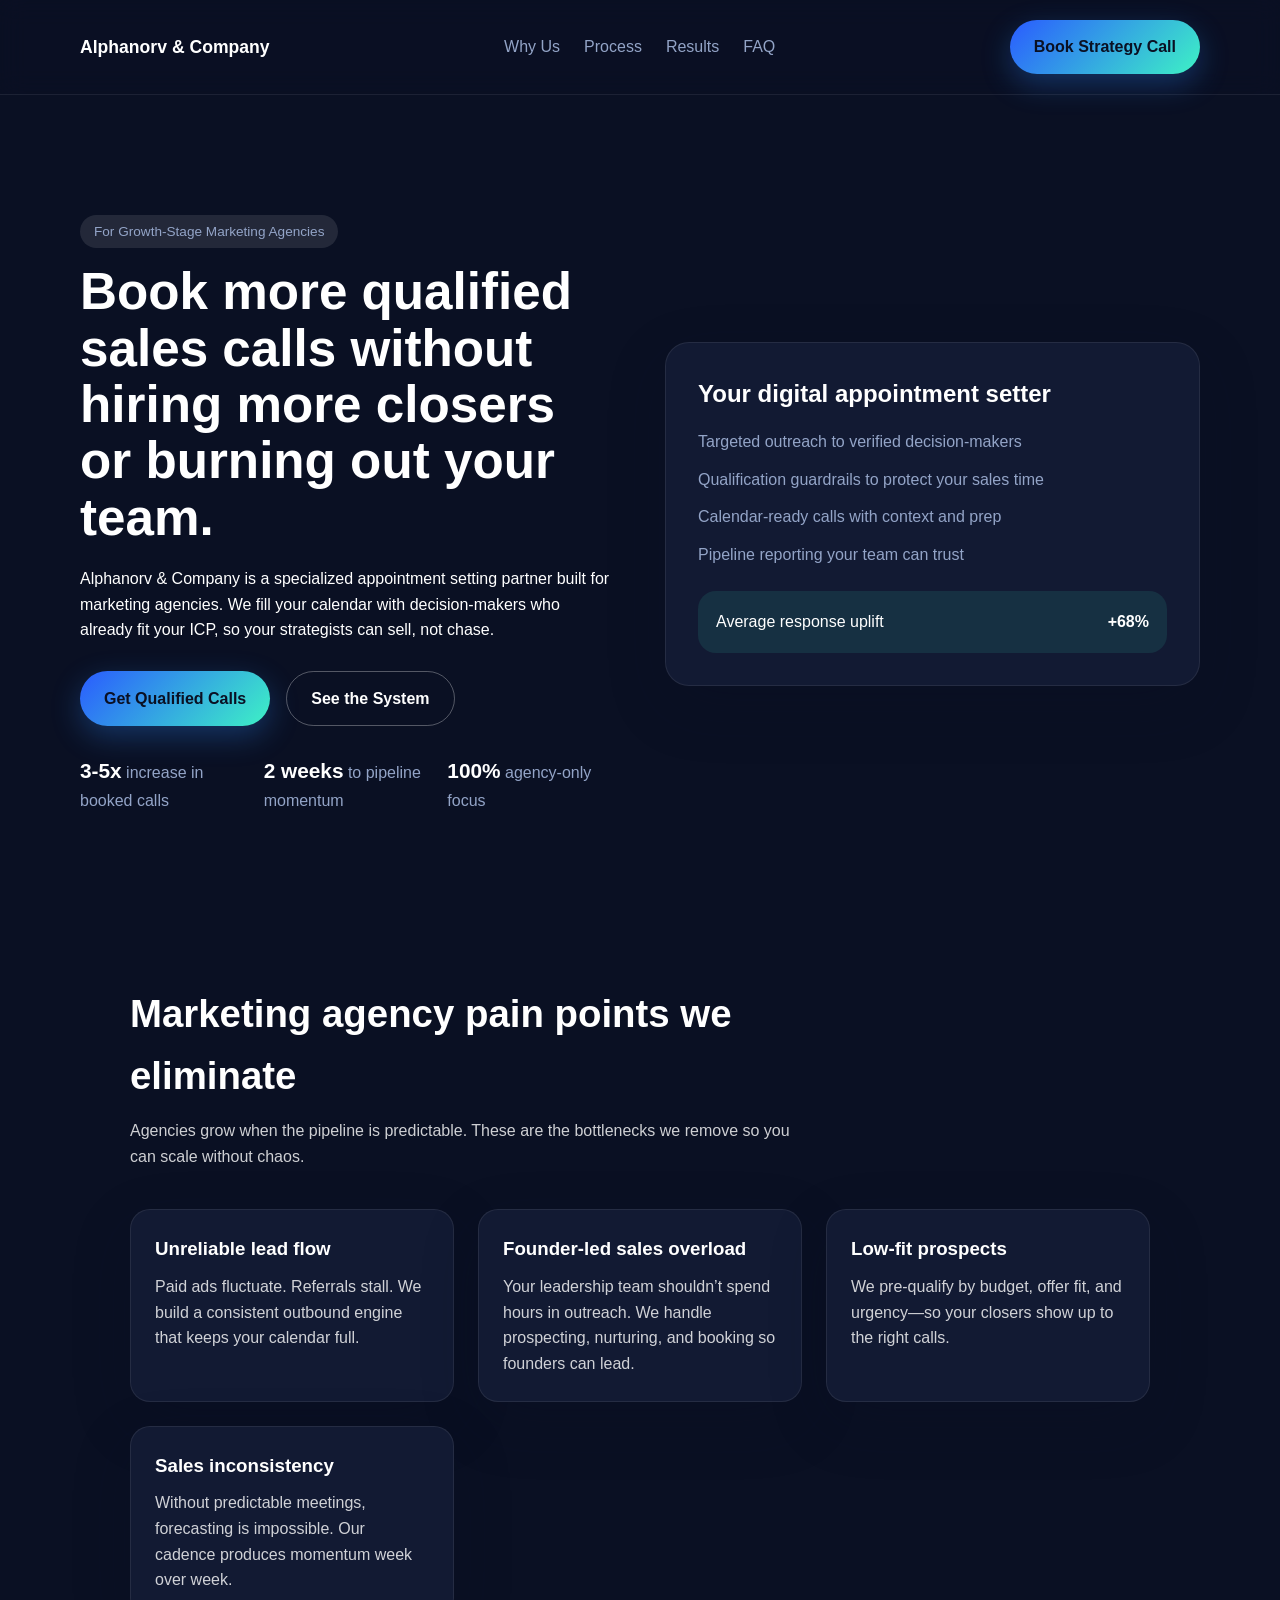
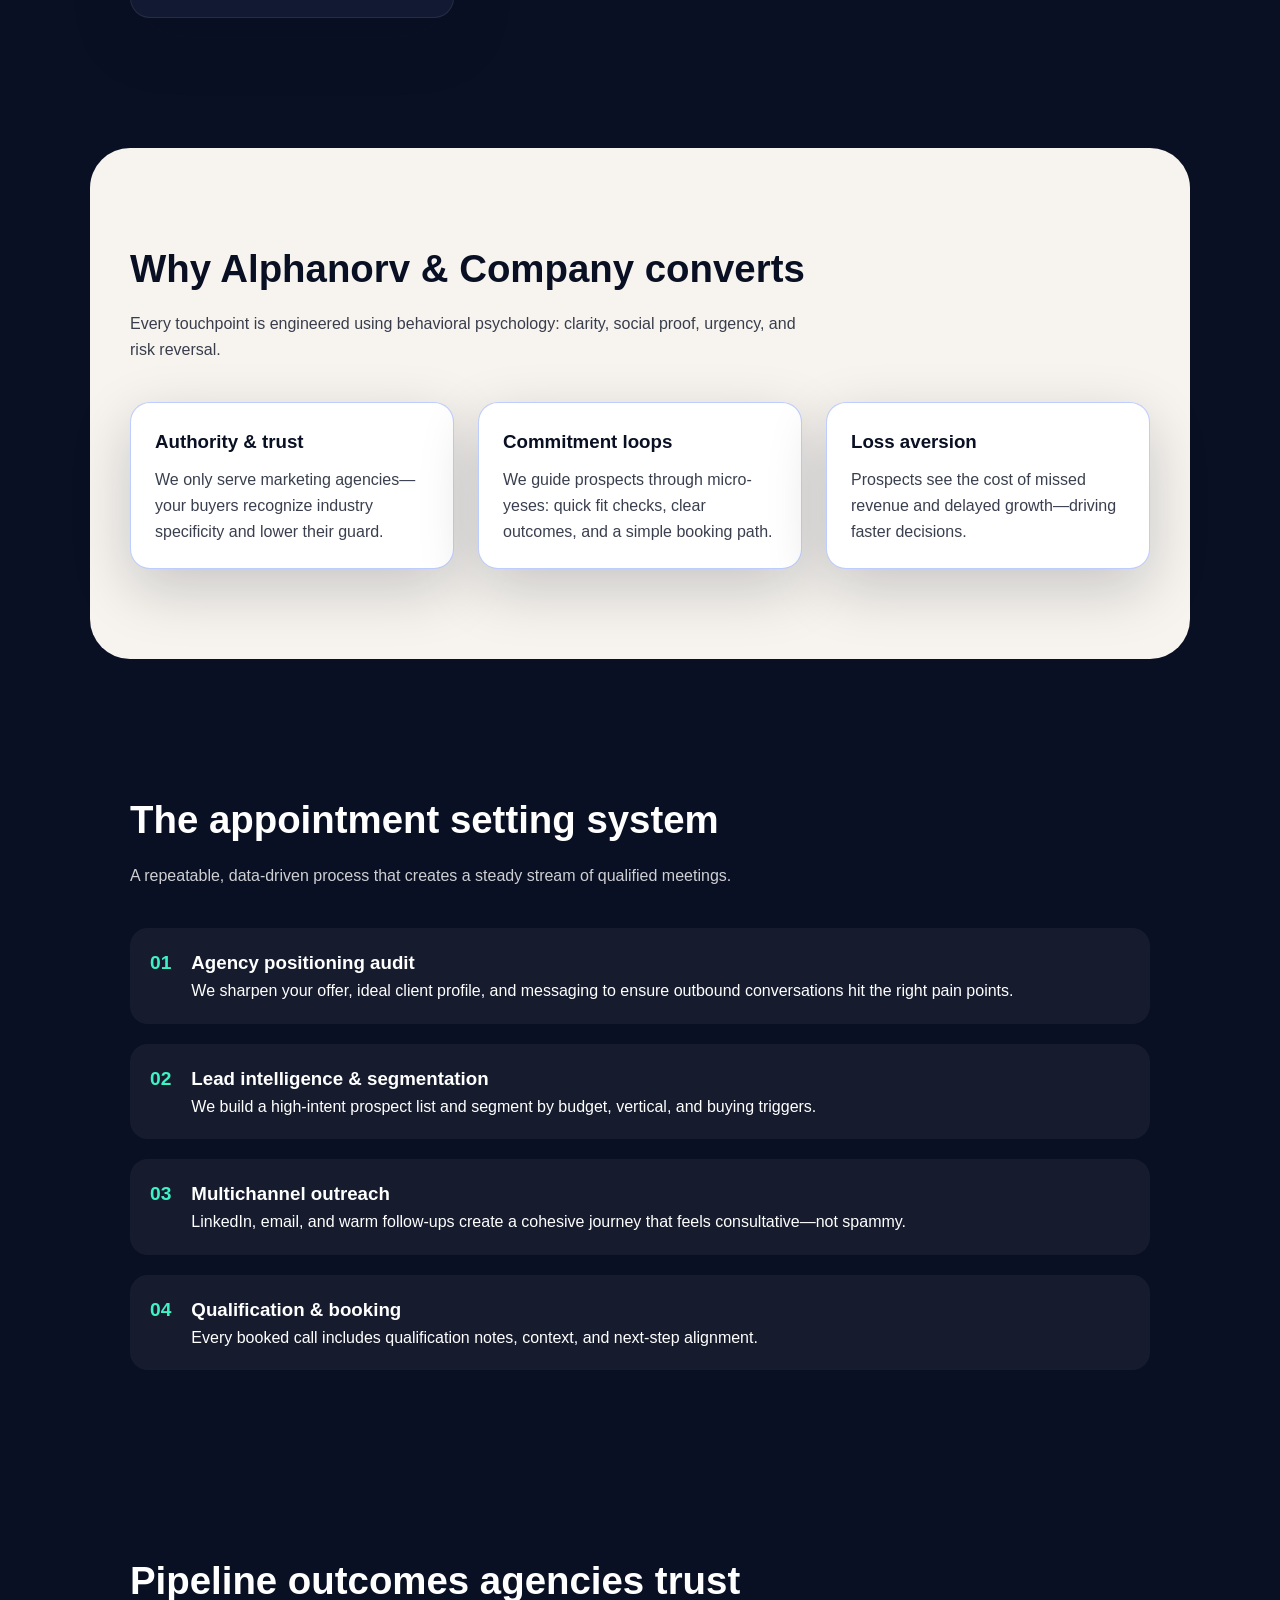
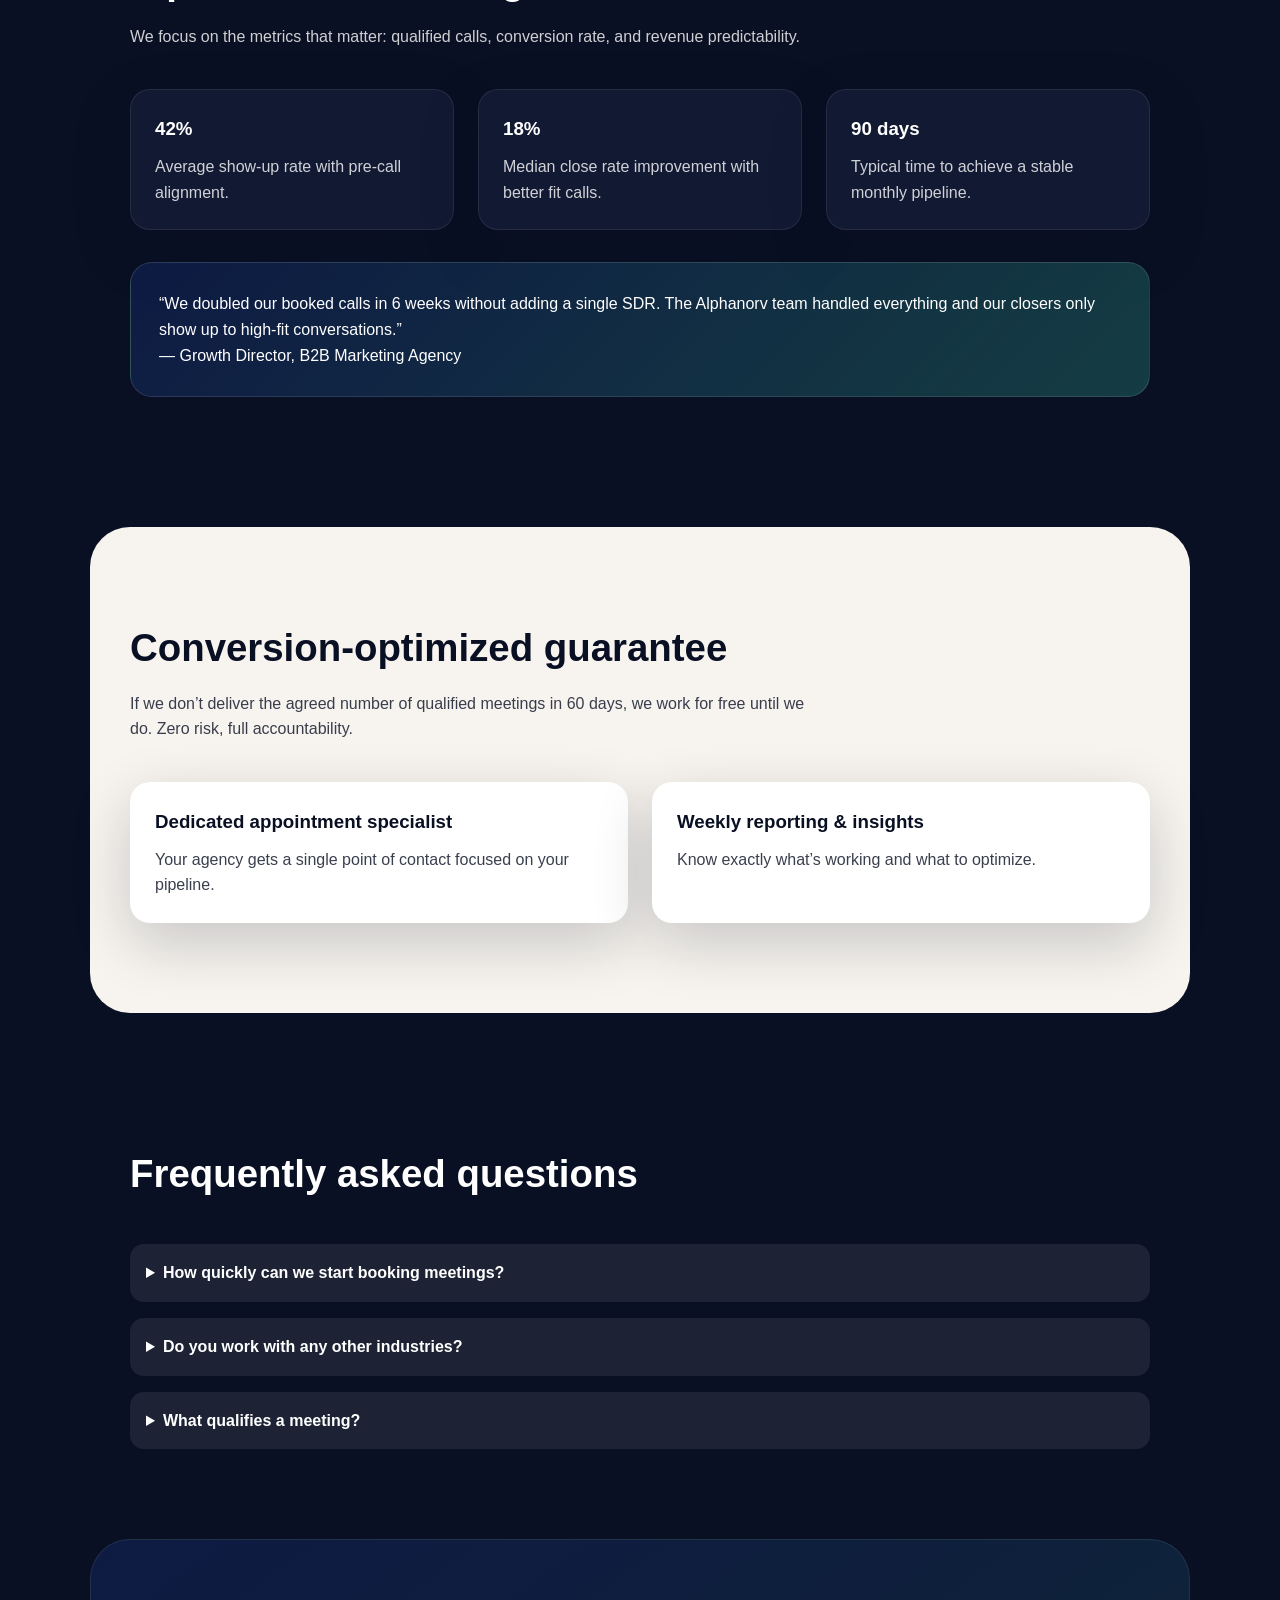
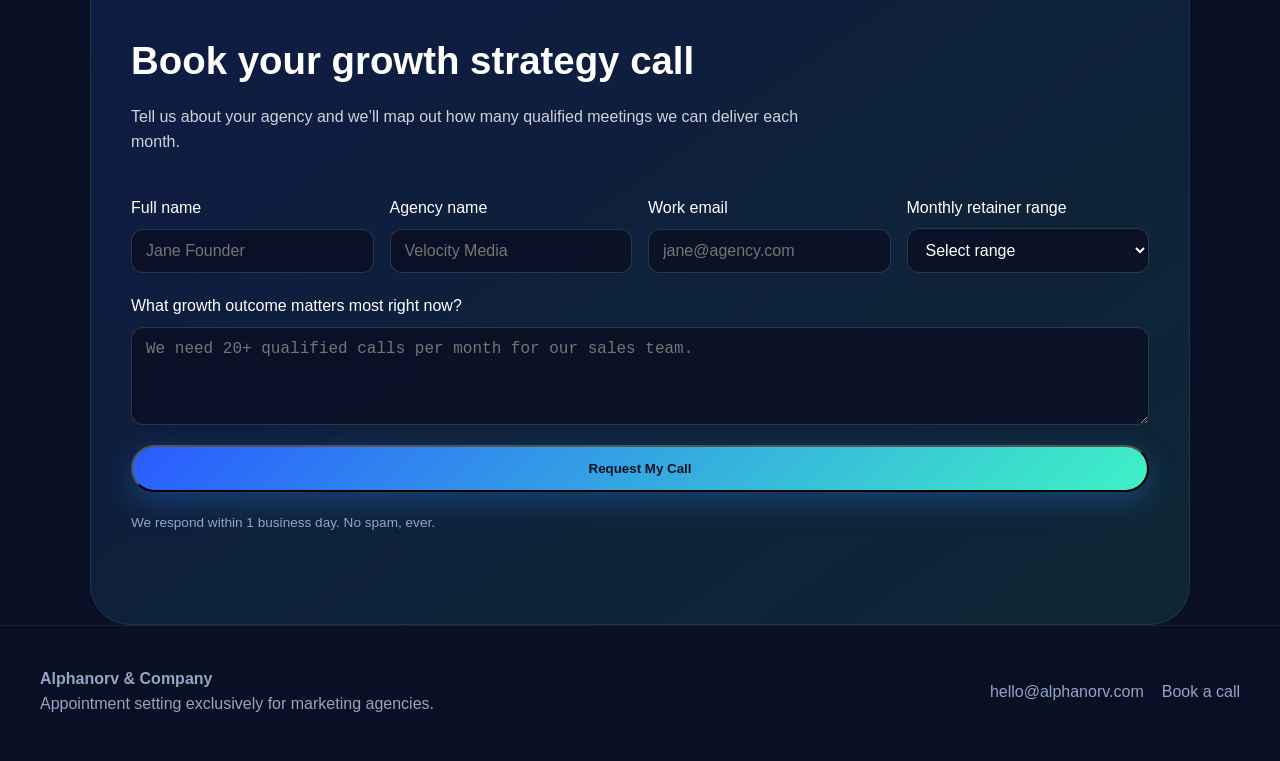
==== index.html @ f048f743 "Add static host configs and docs copy" ====
<!DOCTYPE html>
<html lang="en">
  <head>
    <meta charset="UTF-8" />
    <meta name="viewport" content="width=device-width, initial-scale=1" />
    <title>Alphanorv & Company | Appointment Setting for Marketing Agencies</title>
    <meta
      name="description"
      content="Alphanorv & Company helps marketing agencies book qualified appointments consistently with a proven appointment setting system built for agency growth."
    />
    <meta
      name="keywords"
      content="appointment setting, marketing agency, lead generation, sales pipeline, booked calls"
    />
    <link rel="canonical" href="https://www.alphanorv.com/" />

    <meta property="og:title" content="Alphanorv & Company" />
    <meta
      property="og:description"
      content="Appointment setting built for marketing agencies. Fill your calendar with qualified decision-maker calls."
    />
    <meta property="og:type" content="website" />
    <meta property="og:url" content="https://www.alphanorv.com/" />
    <meta property="og:image" content="https://www.alphanorv.com/og-image.jpg" />
    <meta name="twitter:card" content="summary_large_image" />

    <link rel="stylesheet" href="styles.css" />

    <script type="application/ld+json">
      {
        "@context": "https://schema.org",
        "@type": "Organization",
        "name": "Alphanorv & Company",
        "url": "https://www.alphanorv.com/",
        "description": "Appointment setting services for marketing agencies.",
        "sameAs": [],
        "department": {
          "@type": "ProfessionalService",
          "name": "Appointment Setting for Marketing Agencies"
        }
      }
    </script>
  </head>
  <body>
    <header class="site-header">
      <nav class="nav">
        <div class="logo">Alphanorv &amp; Company</div>
        <div class="nav-links">
          <a href="#why">Why Us</a>
          <a href="#process">Process</a>
          <a href="#proof">Results</a>
          <a href="#faq">FAQ</a>
        </div>
        <a class="cta-button" href="#contact">Book Strategy Call</a>
      </nav>
    </header>

    <main>
      <section class="hero">
        <div class="hero-content">
          <span class="tag">For Growth-Stage Marketing Agencies</span>
          <h1>
            Book more qualified sales calls without hiring more closers or burning out your
            team.
          </h1>
          <p>
            Alphanorv &amp; Company is a specialized appointment setting partner built for
            marketing agencies. We fill your calendar with decision-makers who already fit
            your ICP, so your strategists can sell, not chase.
          </p>
          <div class="hero-actions">
            <a class="cta-button" href="#contact">Get Qualified Calls</a>
            <a class="ghost-button" href="#process">See the System</a>
          </div>
          <div class="hero-metrics">
            <div>
              <strong>3-5x</strong>
              <span>increase in booked calls</span>
            </div>
            <div>
              <strong>2 weeks</strong>
              <span>to pipeline momentum</span>
            </div>
            <div>
              <strong>100%</strong>
              <span>agency-only focus</span>
            </div>
          </div>
        </div>
        <div class="hero-card">
          <h2>Your digital appointment setter</h2>
          <ul>
            <li>Targeted outreach to verified decision-makers</li>
            <li>Qualification guardrails to protect your sales time</li>
            <li>Calendar-ready calls with context and prep</li>
            <li>Pipeline reporting your team can trust</li>
          </ul>
          <div class="hero-card-highlight">
            <span>Average response uplift</span>
            <strong>+68%</strong>
          </div>
        </div>
      </section>

      <section id="why" class="section">
        <div class="section-header">
          <h2>Marketing agency pain points we eliminate</h2>
          <p>
            Agencies grow when the pipeline is predictable. These are the bottlenecks we
            remove so you can scale without chaos.
          </p>
        </div>
        <div class="grid">
          <div class="card reveal">
            <h3>Unreliable lead flow</h3>
            <p>
              Paid ads fluctuate. Referrals stall. We build a consistent outbound engine that
              keeps your calendar full.
            </p>
          </div>
          <div class="card reveal">
            <h3>Founder-led sales overload</h3>
            <p>
              Your leadership team shouldn’t spend hours in outreach. We handle prospecting,
              nurturing, and booking so founders can lead.
            </p>
          </div>
          <div class="card reveal">
            <h3>Low-fit prospects</h3>
            <p>
              We pre-qualify by budget, offer fit, and urgency—so your closers show up to the
              right calls.
            </p>
          </div>
          <div class="card reveal">
            <h3>Sales inconsistency</h3>
            <p>
              Without predictable meetings, forecasting is impossible. Our cadence produces
              momentum week over week.
            </p>
          </div>
        </div>
      </section>

      <section class="section light">
        <div class="section-header">
          <h2>Why Alphanorv &amp; Company converts</h2>
          <p>
            Every touchpoint is engineered using behavioral psychology: clarity, social proof,
            urgency, and risk reversal.
          </p>
        </div>
        <div class="grid three">
          <div class="card highlight reveal">
            <h3>Authority &amp; trust</h3>
            <p>
              We only serve marketing agencies—your buyers recognize industry specificity and
              lower their guard.
            </p>
          </div>
          <div class="card highlight reveal">
            <h3>Commitment loops</h3>
            <p>
              We guide prospects through micro-yeses: quick fit checks, clear outcomes, and a
              simple booking path.
            </p>
          </div>
          <div class="card highlight reveal">
            <h3>Loss aversion</h3>
            <p>
              Prospects see the cost of missed revenue and delayed growth—driving faster
              decisions.
            </p>
          </div>
        </div>
      </section>

      <section id="process" class="section">
        <div class="section-header">
          <h2>The appointment setting system</h2>
          <p>
            A repeatable, data-driven process that creates a steady stream of qualified
            meetings.
          </p>
        </div>
        <div class="timeline">
          <div class="timeline-step reveal">
            <span>01</span>
            <div>
              <h3>Agency positioning audit</h3>
              <p>
                We sharpen your offer, ideal client profile, and messaging to ensure outbound
                conversations hit the right pain points.
              </p>
            </div>
          </div>
          <div class="timeline-step reveal">
            <span>02</span>
            <div>
              <h3>Lead intelligence &amp; segmentation</h3>
              <p>
                We build a high-intent prospect list and segment by budget, vertical, and
                buying triggers.
              </p>
            </div>
          </div>
          <div class="timeline-step reveal">
            <span>03</span>
            <div>
              <h3>Multichannel outreach</h3>
              <p>
                LinkedIn, email, and warm follow-ups create a cohesive journey that feels
                consultative—not spammy.
              </p>
            </div>
          </div>
          <div class="timeline-step reveal">
            <span>04</span>
            <div>
              <h3>Qualification &amp; booking</h3>
              <p>
                Every booked call includes qualification notes, context, and next-step
                alignment.
              </p>
            </div>
          </div>
        </div>
      </section>

      <section id="proof" class="section">
        <div class="section-header">
          <h2>Pipeline outcomes agencies trust</h2>
          <p>
            We focus on the metrics that matter: qualified calls, conversion rate, and revenue
            predictability.
          </p>
        </div>
        <div class="grid">
          <div class="stat-card reveal">
            <h3>42%</h3>
            <p>Average show-up rate with pre-call alignment.</p>
          </div>
          <div class="stat-card reveal">
            <h3>18%</h3>
            <p>Median close rate improvement with better fit calls.</p>
          </div>
          <div class="stat-card reveal">
            <h3>90 days</h3>
            <p>Typical time to achieve a stable monthly pipeline.</p>
          </div>
        </div>
        <div class="testimonial reveal">
          <p>
            “We doubled our booked calls in 6 weeks without adding a single SDR. The Alphanorv
            team handled everything and our closers only show up to high-fit conversations.”
          </p>
          <span>— Growth Director, B2B Marketing Agency</span>
        </div>
      </section>

      <section class="section light">
        <div class="section-header">
          <h2>Conversion-optimized guarantee</h2>
          <p>
            If we don’t deliver the agreed number of qualified meetings in 60 days, we work
            for free until we do. Zero risk, full accountability.
          </p>
        </div>
        <div class="grid two">
          <div class="card reveal">
            <h3>Dedicated appointment specialist</h3>
            <p>Your agency gets a single point of contact focused on your pipeline.</p>
          </div>
          <div class="card reveal">
            <h3>Weekly reporting &amp; insights</h3>
            <p>Know exactly what’s working and what to optimize.</p>
          </div>
        </div>
      </section>

      <section id="faq" class="section">
        <div class="section-header">
          <h2>Frequently asked questions</h2>
        </div>
        <div class="faq">
          <details class="reveal">
            <summary>How quickly can we start booking meetings?</summary>
            <p>
              Most agencies begin seeing booked calls within the first 2-3 weeks after
              onboarding and messaging alignment.
            </p>
          </details>
          <details class="reveal">
            <summary>Do you work with any other industries?</summary>
            <p>
              No. Alphanorv &amp; Company is 100% focused on marketing agencies to maximize
              specialization and results.
            </p>
          </details>
          <details class="reveal">
            <summary>What qualifies a meeting?</summary>
            <p>
              Budget fit, service need, decision-maker presence, and timeline alignment—all
              verified before booking.
            </p>
          </details>
        </div>
      </section>

      <section id="contact" class="section contact">
        <div class="section-header">
          <h2>Book your growth strategy call</h2>
          <p>
            Tell us about your agency and we’ll map out how many qualified meetings we can
            deliver each month.
          </p>
        </div>
        <form class="contact-form" action="https://example.com/" method="post">
          <div class="form-grid">
            <label>
              Full name
              <input type="text" name="name" placeholder="Jane Founder" required />
            </label>
            <label>
              Agency name
              <input type="text" name="agency" placeholder="Velocity Media" required />
            </label>
            <label>
              Work email
              <input type="email" name="email" placeholder="jane@agency.com" required />
            </label>
            <label>
              Monthly retainer range
              <select name="retainer" required>
                <option value="">Select range</option>
                <option value="<10k">Below $10k</option>
                <option value="10-25k">$10k–$25k</option>
                <option value="25-50k">$25k–$50k</option>
                <option value=">50k">$50k+</option>
              </select>
            </label>
          </div>
          <label>
            What growth outcome matters most right now?
            <textarea
              name="goals"
              rows="4"
              placeholder="We need 20+ qualified calls per month for our sales team."
              required
            ></textarea>
          </label>
          <button class="cta-button" type="submit">Request My Call</button>
          <p class="form-note">We respond within 1 business day. No spam, ever.</p>
        </form>
      </section>
    </main>

    <footer class="footer">
      <div>
        <strong>Alphanorv &amp; Company</strong>
        <p>Appointment setting exclusively for marketing agencies.</p>
      </div>
      <div class="footer-links">
        <a href="mailto:hello@alphanorv.com">hello@alphanorv.com</a>
        <a href="#contact">Book a call</a>
      </div>
    </footer>

    <script src="script.js"></script>
  </body>
</html>
---- styles.css ----
:root {
  --navy: #0a1023;
  --midnight: #121a33;
  --blue: #2a5bff;
  --sky: #5f8cff;
  --mint: #3ef2c5;
  --sand: #f7f4ef;
  --white: #ffffff;
  --slate: #93a4c7;
  --shadow: 0 20px 60px rgba(10, 16, 35, 0.2);
}

* {
  box-sizing: border-box;
  margin: 0;
  padding: 0;
}

body {
  font-family: "Inter", "Helvetica Neue", Arial, sans-serif;
  background: var(--navy);
  color: var(--white);
  line-height: 1.6;
}

a {
  color: inherit;
  text-decoration: none;
}

.site-header {
  position: sticky;
  top: 0;
  z-index: 10;
  backdrop-filter: blur(12px);
  background: rgba(10, 16, 35, 0.8);
  border-bottom: 1px solid rgba(255, 255, 255, 0.08);
}

.nav {
  max-width: 1200px;
  margin: 0 auto;
  padding: 20px 40px;
  display: flex;
  align-items: center;
  justify-content: space-between;
  gap: 24px;
}

.logo {
  font-weight: 600;
  font-size: 1.1rem;
}

.nav-links {
  display: flex;
  gap: 24px;
  color: var(--slate);
}

.nav-links a:hover {
  color: var(--white);
}

.cta-button,
.ghost-button {
  display: inline-flex;
  align-items: center;
  justify-content: center;
  padding: 14px 24px;
  border-radius: 999px;
  font-weight: 600;
  transition: transform 0.2s ease, box-shadow 0.2s ease;
}

.cta-button {
  background: linear-gradient(135deg, var(--blue), var(--mint));
  color: var(--navy);
  box-shadow: 0 10px 30px rgba(46, 138, 255, 0.3);
}

.cta-button:hover {
  transform: translateY(-2px);
  box-shadow: 0 18px 40px rgba(46, 138, 255, 0.45);
}

.ghost-button {
  border: 1px solid rgba(255, 255, 255, 0.3);
  color: var(--white);
}

.hero {
  max-width: 1200px;
  margin: 0 auto;
  padding: 120px 40px 80px;
  display: grid;
  grid-template-columns: repeat(auto-fit, minmax(280px, 1fr));
  gap: 50px;
  align-items: center;
}

.hero-content h1 {
  font-size: clamp(2.4rem, 4vw, 3.8rem);
  margin-bottom: 20px;
  line-height: 1.1;
}

.tag {
  display: inline-flex;
  align-items: center;
  padding: 6px 14px;
  border-radius: 999px;
  background: rgba(255, 255, 255, 0.1);
  color: var(--slate);
  margin-bottom: 16px;
  font-size: 0.85rem;
}

.hero-actions {
  display: flex;
  gap: 16px;
  margin: 28px 0;
  flex-wrap: wrap;
}

.hero-metrics {
  display: grid;
  grid-template-columns: repeat(auto-fit, minmax(140px, 1fr));
  gap: 16px;
  color: var(--slate);
}

.hero-metrics strong {
  font-size: 1.3rem;
  color: var(--white);
}

.hero-card {
  background: var(--midnight);
  border-radius: 24px;
  padding: 32px;
  box-shadow: var(--shadow);
  border: 1px solid rgba(255, 255, 255, 0.08);
}

.hero-card ul {
  list-style: none;
  margin-top: 16px;
  display: grid;
  gap: 12px;
  color: var(--slate);
}

.hero-card-highlight {
  margin-top: 24px;
  padding: 18px;
  border-radius: 18px;
  background: rgba(62, 242, 197, 0.1);
  display: flex;
  align-items: center;
  justify-content: space-between;
}

.section {
  max-width: 1100px;
  margin: 0 auto;
  padding: 90px 40px;
}

.section.light {
  background: var(--sand);
  color: var(--navy);
  border-radius: 40px;
  margin: 40px auto;
}

.section-header {
  max-width: 680px;
  margin-bottom: 40px;
}

.section-header h2 {
  font-size: clamp(2rem, 3vw, 2.8rem);
  margin-bottom: 12px;
}

.section-header p {
  color: inherit;
  opacity: 0.8;
}

.grid {
  display: grid;
  gap: 24px;
  grid-template-columns: repeat(auto-fit, minmax(240px, 1fr));
}

.grid.three {
  grid-template-columns: repeat(auto-fit, minmax(220px, 1fr));
}

.grid.two {
  grid-template-columns: repeat(auto-fit, minmax(280px, 1fr));
}

.card,
.stat-card {
  background: var(--midnight);
  padding: 24px;
  border-radius: 20px;
  border: 1px solid rgba(255, 255, 255, 0.08);
  box-shadow: var(--shadow);
}

.section.light .card,
.section.light .stat-card {
  background: var(--white);
  color: var(--navy);
}

.card h3,
.stat-card h3 {
  margin-bottom: 10px;
}

.card p,
.stat-card p {
  color: inherit;
  opacity: 0.8;
}

.card.highlight {
  border: 1px solid rgba(42, 91, 255, 0.3);
}

.timeline {
  display: grid;
  gap: 20px;
}

.timeline-step {
  display: flex;
  gap: 20px;
  padding: 20px;
  border-radius: 18px;
  background: rgba(255, 255, 255, 0.05);
}

.section.light .timeline-step {
  background: rgba(10, 16, 35, 0.05);
}

.timeline-step span {
  font-weight: 700;
  font-size: 1.2rem;
  color: var(--mint);
}

.testimonial {
  margin-top: 32px;
  padding: 28px;
  border-radius: 22px;
  background: linear-gradient(135deg, rgba(42, 91, 255, 0.15), rgba(62, 242, 197, 0.2));
  border: 1px solid rgba(255, 255, 255, 0.12);
}

.section.light .testimonial {
  background: var(--white);
  border: 1px solid rgba(10, 16, 35, 0.1);
}

.faq {
  display: grid;
  gap: 16px;
}

.faq summary {
  cursor: pointer;
  font-weight: 600;
  padding: 16px;
  border-radius: 14px;
  background: rgba(255, 255, 255, 0.08);
}

.section.light .faq summary {
  background: rgba(10, 16, 35, 0.05);
}

.faq p {
  padding: 0 16px 16px;
  color: var(--slate);
}

.section.light .faq p {
  color: rgba(10, 16, 35, 0.7);
}

.contact {
  background: linear-gradient(145deg, rgba(42, 91, 255, 0.15), rgba(62, 242, 197, 0.1));
  border-radius: 40px;
  border: 1px solid rgba(255, 255, 255, 0.08);
}

.contact-form {
  display: grid;
  gap: 20px;
  margin-top: 32px;
}

.form-grid {
  display: grid;
  gap: 16px;
  grid-template-columns: repeat(auto-fit, minmax(220px, 1fr));
}

label {
  display: grid;
  gap: 8px;
  font-weight: 500;
  color: inherit;
}

input,
select,
textarea {
  padding: 12px 14px;
  border-radius: 12px;
  border: 1px solid rgba(255, 255, 255, 0.2);
  background: rgba(10, 16, 35, 0.2);
  color: var(--white);
  font-size: 1rem;
}

.section.light input,
.section.light select,
.section.light textarea,
.contact input,
.contact select,
.contact textarea {
  background: rgba(10, 16, 35, 0.85);
  border: 1px solid rgba(255, 255, 255, 0.15);
}

textarea {
  resize: vertical;
}

.form-note {
  font-size: 0.85rem;
  color: var(--slate);
}

.footer {
  padding: 40px;
  display: flex;
  justify-content: space-between;
  align-items: center;
  border-top: 1px solid rgba(255, 255, 255, 0.08);
  color: var(--slate);
}

.footer-links {
  display: flex;
  gap: 18px;
}

.reveal {
  opacity: 0;
  transform: translateY(20px);
  transition: opacity 0.6s ease, transform 0.6s ease;
}

.reveal.visible {
  opacity: 1;
  transform: translateY(0);
}

@media (max-width: 900px) {
  .nav {
    flex-direction: column;
  }

  .nav-links {
    flex-wrap: wrap;
    justify-content: center;
  }

  .footer {
    flex-direction: column;
    gap: 16px;
  }
}

@media (max-width: 600px) {
  .hero {
    padding-top: 80px;
  }

  .section {
    padding: 70px 24px;
  }
}

@media (prefers-reduced-motion: reduce) {
  * {
    scroll-behavior: auto !important;
    animation: none !important;
    transition: none !important;
  }
}
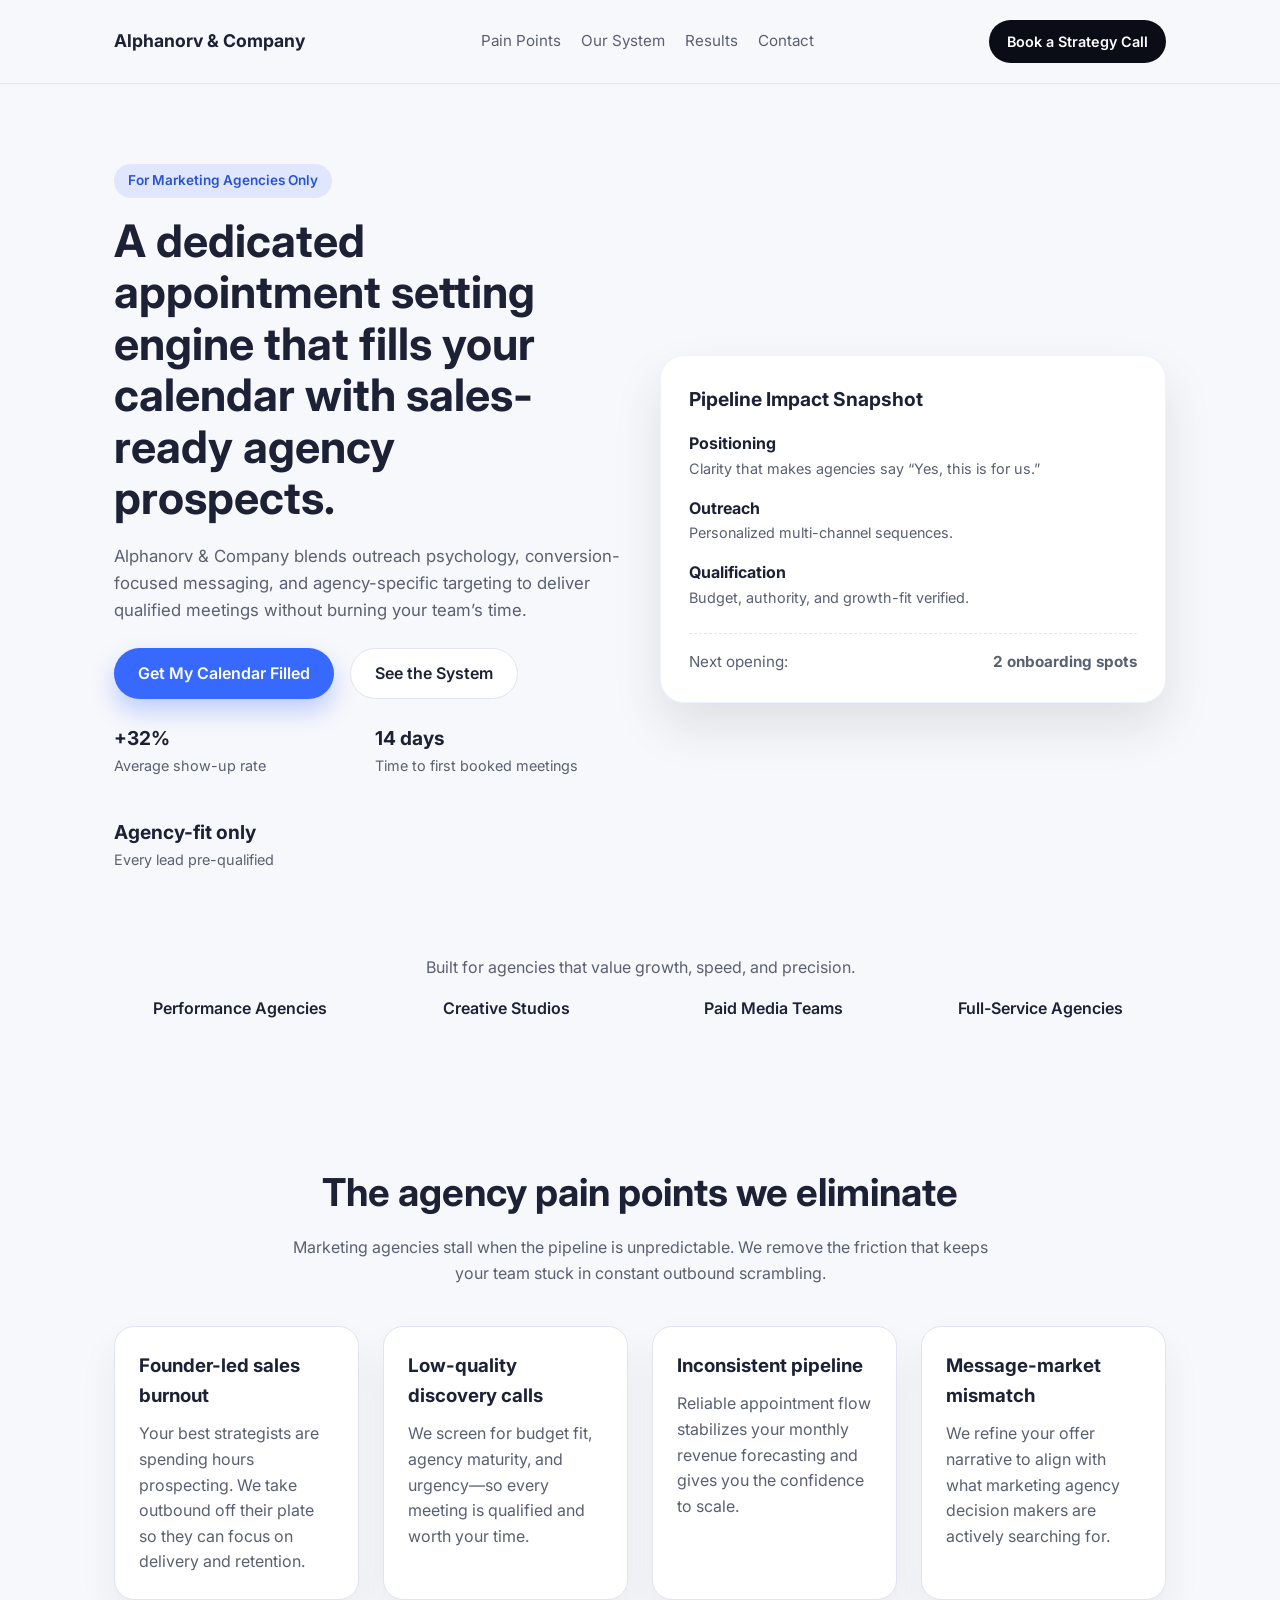
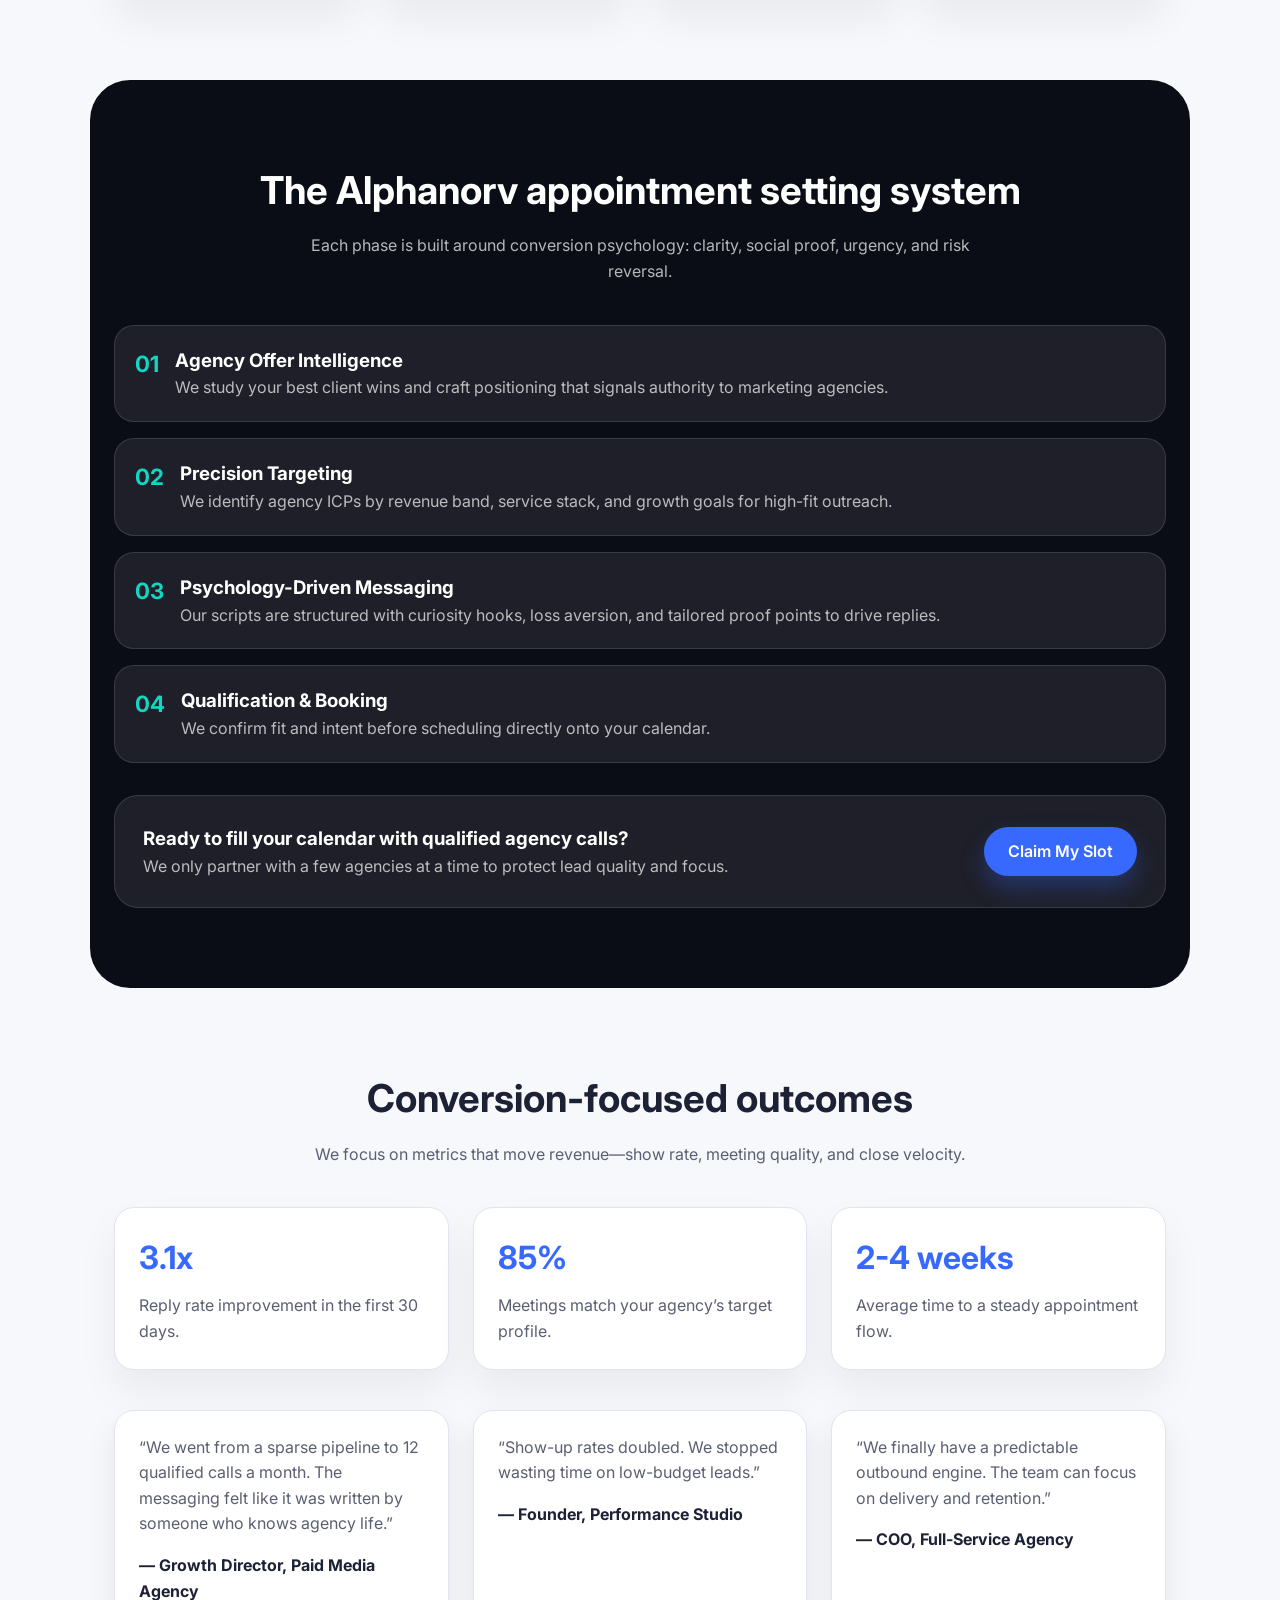
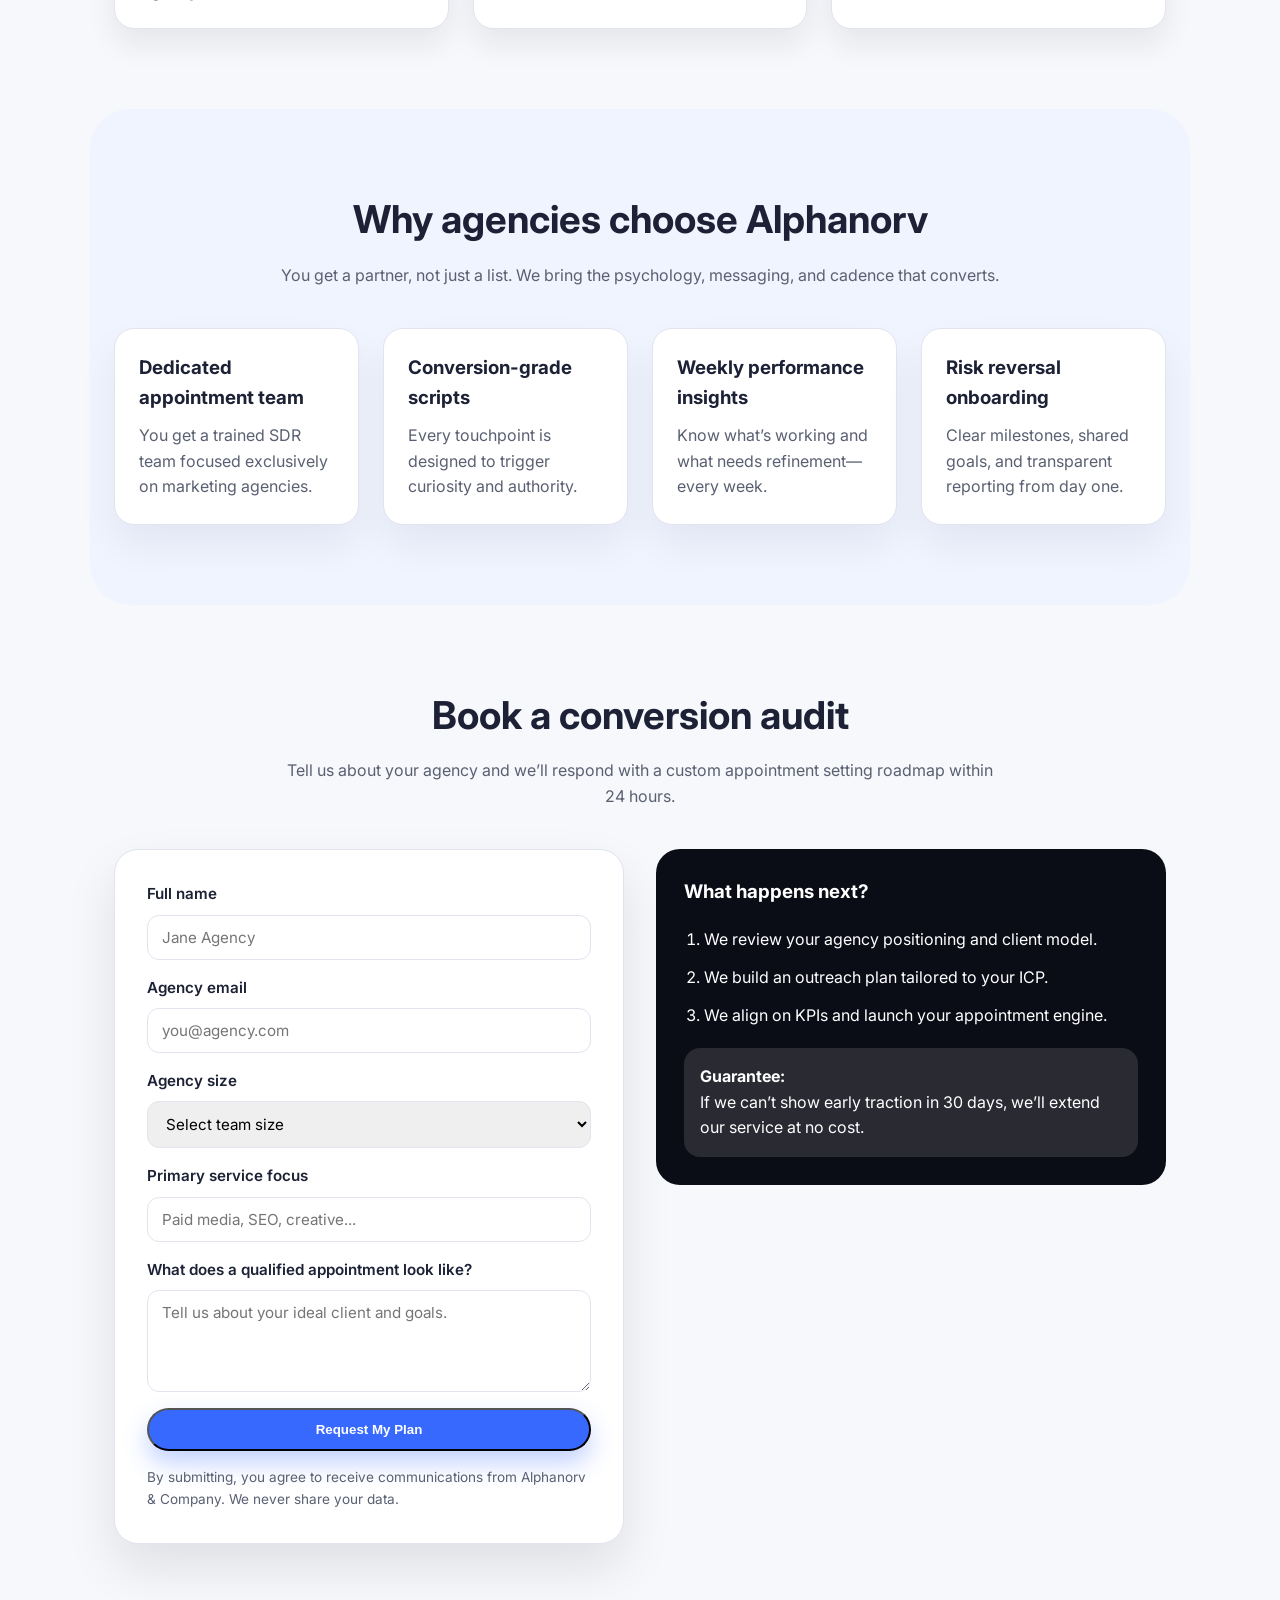
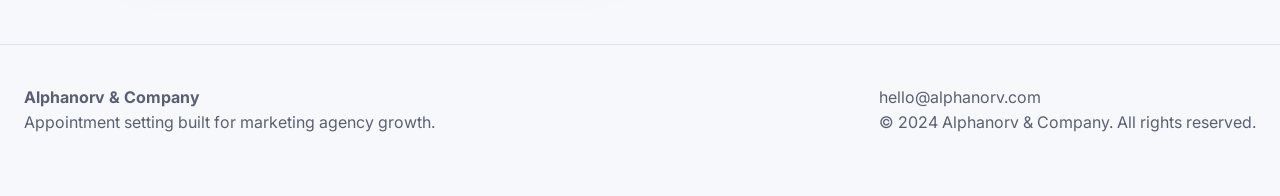
==== commit 30579ad7: "Add conversion-focused landing page" ====
--- a/index.html
+++ b/index.html
@@ -6,38 +6,36 @@
     <title>Alphanorv & Company | Appointment Setting for Marketing Agencies</title>
     <meta
       name="description"
-      content="Alphanorv & Company helps marketing agencies book qualified appointments consistently with a proven appointment setting system built for agency growth."
+      content="Alphanorv & Company helps marketing agencies fill calendars with qualified sales appointments. Conversion-focused appointment setting built for agency growth."
     />
     <meta
       name="keywords"
-      content="appointment setting, marketing agency, lead generation, sales pipeline, booked calls"
+      content="appointment setting, marketing agency appointments, B2B lead generation, sales pipeline, agency growth"
     />
-    <link rel="canonical" href="https://www.alphanorv.com/" />
-
     <meta property="og:title" content="Alphanorv & Company" />
     <meta
       property="og:description"
-      content="Appointment setting built for marketing agencies. Fill your calendar with qualified decision-maker calls."
+      content="Appointment setting built exclusively for marketing agencies. Fill your calendar with qualified, sales-ready meetings."
     />
     <meta property="og:type" content="website" />
-    <meta property="og:url" content="https://www.alphanorv.com/" />
-    <meta property="og:image" content="https://www.alphanorv.com/og-image.jpg" />
-    <meta name="twitter:card" content="summary_large_image" />
-
+    <meta property="og:url" content="https://alphanorv.com" />
+    <meta property="og:image" content="https://alphanorv.com/og-image.jpg" />
     <link rel="stylesheet" href="styles.css" />
-
+    <link rel="preconnect" href="https://fonts.googleapis.com" />
+    <link rel="preconnect" href="https://fonts.gstatic.com" crossorigin />
+    <link
+      href="https://fonts.googleapis.com/css2?family=Inter:wght@300;400;500;600;700;800&display=swap"
+      rel="stylesheet"
+    />
     <script type="application/ld+json">
       {
         "@context": "https://schema.org",
-        "@type": "Organization",
+        "@type": "ProfessionalService",
         "name": "Alphanorv & Company",
-        "url": "https://www.alphanorv.com/",
         "description": "Appointment setting services for marketing agencies.",
-        "sameAs": [],
-        "department": {
-          "@type": "ProfessionalService",
-          "name": "Appointment Setting for Marketing Agencies"
-        }
+        "areaServed": "Global",
+        "serviceType": "Appointment Setting",
+        "url": "https://alphanorv.com"
       }
     </script>
   </head>
@@ -46,323 +44,357 @@
       <nav class="nav">
         <div class="logo">Alphanorv &amp; Company</div>
         <div class="nav-links">
-          <a href="#why">Why Us</a>
-          <a href="#process">Process</a>
-          <a href="#proof">Results</a>
-          <a href="#faq">FAQ</a>
-        </div>
-        <a class="cta-button" href="#contact">Book Strategy Call</a>
+          <a href="#pain-points">Pain Points</a>
+          <a href="#system">Our System</a>
+          <a href="#results">Results</a>
+          <a href="#contact">Contact</a>
+        </div>
+        <a class="nav-cta" href="#contact">Book a Strategy Call</a>
       </nav>
     </header>
 
     <main>
       <section class="hero">
         <div class="hero-content">
-          <span class="tag">For Growth-Stage Marketing Agencies</span>
+          <div class="badge">For Marketing Agencies Only</div>
           <h1>
-            Book more qualified sales calls without hiring more closers or burning out your
-            team.
+            A dedicated appointment setting engine that fills your calendar with
+            sales-ready agency prospects.
           </h1>
           <p>
-            Alphanorv &amp; Company is a specialized appointment setting partner built for
-            marketing agencies. We fill your calendar with decision-makers who already fit
-            your ICP, so your strategists can sell, not chase.
+            Alphanorv &amp; Company blends outreach psychology, conversion-focused
+            messaging, and agency-specific targeting to deliver qualified meetings
+            without burning your team’s time.
           </p>
           <div class="hero-actions">
-            <a class="cta-button" href="#contact">Get Qualified Calls</a>
-            <a class="ghost-button" href="#process">See the System</a>
-          </div>
-          <div class="hero-metrics">
-            <div>
-              <strong>3-5x</strong>
-              <span>increase in booked calls</span>
-            </div>
-            <div>
-              <strong>2 weeks</strong>
-              <span>to pipeline momentum</span>
-            </div>
-            <div>
-              <strong>100%</strong>
-              <span>agency-only focus</span>
-            </div>
-          </div>
-        </div>
-        <div class="hero-card">
-          <h2>Your digital appointment setter</h2>
+            <a class="primary-btn" href="#contact">Get My Calendar Filled</a>
+            <a class="ghost-btn" href="#system">See the System</a>
+          </div>
+          <div class="trust-row">
+            <div>
+              <span>+32%</span>
+              <p>Average show-up rate</p>
+            </div>
+            <div>
+              <span>14 days</span>
+              <p>Time to first booked meetings</p>
+            </div>
+            <div>
+              <span>Agency-fit only</span>
+              <p>Every lead pre-qualified</p>
+            </div>
+          </div>
+        </div>
+        <div class="hero-card" aria-label="Performance snapshot">
+          <h3>Pipeline Impact Snapshot</h3>
           <ul>
-            <li>Targeted outreach to verified decision-makers</li>
-            <li>Qualification guardrails to protect your sales time</li>
-            <li>Calendar-ready calls with context and prep</li>
-            <li>Pipeline reporting your team can trust</li>
+            <li>
+              <strong>Positioning</strong>
+              <span>Clarity that makes agencies say “Yes, this is for us.”</span>
+            </li>
+            <li>
+              <strong>Outreach</strong>
+              <span>Personalized multi-channel sequences.</span>
+            </li>
+            <li>
+              <strong>Qualification</strong>
+              <span>Budget, authority, and growth-fit verified.</span>
+            </li>
           </ul>
-          <div class="hero-card-highlight">
-            <span>Average response uplift</span>
-            <strong>+68%</strong>
-          </div>
-        </div>
-      </section>
-
-      <section id="why" class="section">
+          <div class="hero-card-footer">
+            <span>Next opening:</span>
+            <strong>2 onboarding spots</strong>
+          </div>
+        </div>
+      </section>
+
+      <section class="logos" aria-label="Trusted by">
+        <p>Built for agencies that value growth, speed, and precision.</p>
+        <div class="logo-grid">
+          <span>Performance Agencies</span>
+          <span>Creative Studios</span>
+          <span>Paid Media Teams</span>
+          <span>Full-Service Agencies</span>
+        </div>
+      </section>
+
+      <section id="pain-points" class="section reveal">
         <div class="section-header">
-          <h2>Marketing agency pain points we eliminate</h2>
-          <p>
-            Agencies grow when the pipeline is predictable. These are the bottlenecks we
-            remove so you can scale without chaos.
-          </p>
-        </div>
-        <div class="grid">
-          <div class="card reveal">
-            <h3>Unreliable lead flow</h3>
-            <p>
-              Paid ads fluctuate. Referrals stall. We build a consistent outbound engine that
-              keeps your calendar full.
-            </p>
-          </div>
-          <div class="card reveal">
-            <h3>Founder-led sales overload</h3>
-            <p>
-              Your leadership team shouldn’t spend hours in outreach. We handle prospecting,
-              nurturing, and booking so founders can lead.
-            </p>
-          </div>
-          <div class="card reveal">
-            <h3>Low-fit prospects</h3>
-            <p>
-              We pre-qualify by budget, offer fit, and urgency—so your closers show up to the
-              right calls.
-            </p>
-          </div>
-          <div class="card reveal">
-            <h3>Sales inconsistency</h3>
-            <p>
-              Without predictable meetings, forecasting is impossible. Our cadence produces
-              momentum week over week.
-            </p>
-          </div>
-        </div>
-      </section>
-
-      <section class="section light">
+          <h2>The agency pain points we eliminate</h2>
+          <p>
+            Marketing agencies stall when the pipeline is unpredictable. We
+            remove the friction that keeps your team stuck in constant outbound
+            scrambling.
+          </p>
+        </div>
+        <div class="card-grid">
+          <article class="info-card">
+            <h3>Founder-led sales burnout</h3>
+            <p>
+              Your best strategists are spending hours prospecting. We take
+              outbound off their plate so they can focus on delivery and
+              retention.
+            </p>
+          </article>
+          <article class="info-card">
+            <h3>Low-quality discovery calls</h3>
+            <p>
+              We screen for budget fit, agency maturity, and urgency—so every
+              meeting is qualified and worth your time.
+            </p>
+          </article>
+          <article class="info-card">
+            <h3>Inconsistent pipeline</h3>
+            <p>
+              Reliable appointment flow stabilizes your monthly revenue
+              forecasting and gives you the confidence to scale.
+            </p>
+          </article>
+          <article class="info-card">
+            <h3>Message-market mismatch</h3>
+            <p>
+              We refine your offer narrative to align with what marketing agency
+              decision makers are actively searching for.
+            </p>
+          </article>
+        </div>
+      </section>
+
+      <section id="system" class="section dark reveal">
         <div class="section-header">
-          <h2>Why Alphanorv &amp; Company converts</h2>
-          <p>
-            Every touchpoint is engineered using behavioral psychology: clarity, social proof,
-            urgency, and risk reversal.
-          </p>
-        </div>
-        <div class="grid three">
-          <div class="card highlight reveal">
-            <h3>Authority &amp; trust</h3>
-            <p>
-              We only serve marketing agencies—your buyers recognize industry specificity and
-              lower their guard.
-            </p>
-          </div>
-          <div class="card highlight reveal">
-            <h3>Commitment loops</h3>
-            <p>
-              We guide prospects through micro-yeses: quick fit checks, clear outcomes, and a
-              simple booking path.
-            </p>
-          </div>
-          <div class="card highlight reveal">
-            <h3>Loss aversion</h3>
-            <p>
-              Prospects see the cost of missed revenue and delayed growth—driving faster
-              decisions.
-            </p>
-          </div>
-        </div>
-      </section>
-
-      <section id="process" class="section">
+          <h2>The Alphanorv appointment setting system</h2>
+          <p>
+            Each phase is built around conversion psychology: clarity, social
+            proof, urgency, and risk reversal.
+          </p>
+        </div>
+        <div class="timeline">
+          <div class="timeline-step">
+            <span>01</span>
+            <div>
+              <h3>Agency Offer Intelligence</h3>
+              <p>
+                We study your best client wins and craft positioning that signals
+                authority to marketing agencies.
+              </p>
+            </div>
+          </div>
+          <div class="timeline-step">
+            <span>02</span>
+            <div>
+              <h3>Precision Targeting</h3>
+              <p>
+                We identify agency ICPs by revenue band, service stack, and
+                growth goals for high-fit outreach.
+              </p>
+            </div>
+          </div>
+          <div class="timeline-step">
+            <span>03</span>
+            <div>
+              <h3>Psychology-Driven Messaging</h3>
+              <p>
+                Our scripts are structured with curiosity hooks, loss aversion,
+                and tailored proof points to drive replies.
+              </p>
+            </div>
+          </div>
+          <div class="timeline-step">
+            <span>04</span>
+            <div>
+              <h3>Qualification &amp; Booking</h3>
+              <p>
+                We confirm fit and intent before scheduling directly onto your
+                calendar.
+              </p>
+            </div>
+          </div>
+        </div>
+        <div class="cta-panel">
+          <div>
+            <h3>Ready to fill your calendar with qualified agency calls?</h3>
+            <p>
+              We only partner with a few agencies at a time to protect lead
+              quality and focus.
+            </p>
+          </div>
+          <a class="primary-btn" href="#contact">Claim My Slot</a>
+        </div>
+      </section>
+
+      <section id="results" class="section reveal">
         <div class="section-header">
-          <h2>The appointment setting system</h2>
-          <p>
-            A repeatable, data-driven process that creates a steady stream of qualified
-            meetings.
-          </p>
-        </div>
-        <div class="timeline">
-          <div class="timeline-step reveal">
-            <span>01</span>
-            <div>
-              <h3>Agency positioning audit</h3>
-              <p>
-                We sharpen your offer, ideal client profile, and messaging to ensure outbound
-                conversations hit the right pain points.
-              </p>
-            </div>
-          </div>
-          <div class="timeline-step reveal">
-            <span>02</span>
-            <div>
-              <h3>Lead intelligence &amp; segmentation</h3>
-              <p>
-                We build a high-intent prospect list and segment by budget, vertical, and
-                buying triggers.
-              </p>
-            </div>
-          </div>
-          <div class="timeline-step reveal">
-            <span>03</span>
-            <div>
-              <h3>Multichannel outreach</h3>
-              <p>
-                LinkedIn, email, and warm follow-ups create a cohesive journey that feels
-                consultative—not spammy.
-              </p>
-            </div>
-          </div>
-          <div class="timeline-step reveal">
-            <span>04</span>
-            <div>
-              <h3>Qualification &amp; booking</h3>
-              <p>
-                Every booked call includes qualification notes, context, and next-step
-                alignment.
-              </p>
-            </div>
-          </div>
-        </div>
-      </section>
-
-      <section id="proof" class="section">
+          <h2>Conversion-focused outcomes</h2>
+          <p>
+            We focus on metrics that move revenue—show rate, meeting quality, and
+            close velocity.
+          </p>
+        </div>
+        <div class="stats-grid">
+          <div class="stat-card">
+            <h3>3.1x</h3>
+            <p>Reply rate improvement in the first 30 days.</p>
+          </div>
+          <div class="stat-card">
+            <h3>85%</h3>
+            <p>Meetings match your agency’s target profile.</p>
+          </div>
+          <div class="stat-card">
+            <h3>2-4 weeks</h3>
+            <p>Average time to a steady appointment flow.</p>
+          </div>
+        </div>
+        <div class="testimonial-grid">
+          <article class="testimonial-card">
+            <p>
+              “We went from a sparse pipeline to 12 qualified calls a month. The
+              messaging felt like it was written by someone who knows agency
+              life.”
+            </p>
+            <strong>— Growth Director, Paid Media Agency</strong>
+          </article>
+          <article class="testimonial-card">
+            <p>
+              “Show-up rates doubled. We stopped wasting time on low-budget
+              leads.”
+            </p>
+            <strong>— Founder, Performance Studio</strong>
+          </article>
+          <article class="testimonial-card">
+            <p>
+              “We finally have a predictable outbound engine. The team can focus
+              on delivery and retention.”
+            </p>
+            <strong>— COO, Full-Service Agency</strong>
+          </article>
+        </div>
+      </section>
+
+      <section class="section light reveal">
         <div class="section-header">
-          <h2>Pipeline outcomes agencies trust</h2>
-          <p>
-            We focus on the metrics that matter: qualified calls, conversion rate, and revenue
-            predictability.
-          </p>
-        </div>
-        <div class="grid">
-          <div class="stat-card reveal">
-            <h3>42%</h3>
-            <p>Average show-up rate with pre-call alignment.</p>
-          </div>
-          <div class="stat-card reveal">
-            <h3>18%</h3>
-            <p>Median close rate improvement with better fit calls.</p>
-          </div>
-          <div class="stat-card reveal">
-            <h3>90 days</h3>
-            <p>Typical time to achieve a stable monthly pipeline.</p>
-          </div>
-        </div>
-        <div class="testimonial reveal">
-          <p>
-            “We doubled our booked calls in 6 weeks without adding a single SDR. The Alphanorv
-            team handled everything and our closers only show up to high-fit conversations.”
-          </p>
-          <span>— Growth Director, B2B Marketing Agency</span>
-        </div>
-      </section>
-
-      <section class="section light">
+          <h2>Why agencies choose Alphanorv</h2>
+          <p>
+            You get a partner, not just a list. We bring the psychology,
+            messaging, and cadence that converts.
+          </p>
+        </div>
+        <div class="feature-grid">
+          <div class="feature">
+            <h3>Dedicated appointment team</h3>
+            <p>
+              You get a trained SDR team focused exclusively on marketing
+              agencies.
+            </p>
+          </div>
+          <div class="feature">
+            <h3>Conversion-grade scripts</h3>
+            <p>
+              Every touchpoint is designed to trigger curiosity and authority.
+            </p>
+          </div>
+          <div class="feature">
+            <h3>Weekly performance insights</h3>
+            <p>
+              Know what’s working and what needs refinement—every week.
+            </p>
+          </div>
+          <div class="feature">
+            <h3>Risk reversal onboarding</h3>
+            <p>
+              Clear milestones, shared goals, and transparent reporting from day
+              one.
+            </p>
+          </div>
+        </div>
+      </section>
+
+      <section id="contact" class="section contact reveal">
         <div class="section-header">
-          <h2>Conversion-optimized guarantee</h2>
-          <p>
-            If we don’t deliver the agreed number of qualified meetings in 60 days, we work
-            for free until we do. Zero risk, full accountability.
-          </p>
-        </div>
-        <div class="grid two">
-          <div class="card reveal">
-            <h3>Dedicated appointment specialist</h3>
-            <p>Your agency gets a single point of contact focused on your pipeline.</p>
-          </div>
-          <div class="card reveal">
-            <h3>Weekly reporting &amp; insights</h3>
-            <p>Know exactly what’s working and what to optimize.</p>
-          </div>
-        </div>
-      </section>
-
-      <section id="faq" class="section">
-        <div class="section-header">
-          <h2>Frequently asked questions</h2>
-        </div>
-        <div class="faq">
-          <details class="reveal">
-            <summary>How quickly can we start booking meetings?</summary>
-            <p>
-              Most agencies begin seeing booked calls within the first 2-3 weeks after
-              onboarding and messaging alignment.
-            </p>
-          </details>
-          <details class="reveal">
-            <summary>Do you work with any other industries?</summary>
-            <p>
-              No. Alphanorv &amp; Company is 100% focused on marketing agencies to maximize
-              specialization and results.
-            </p>
-          </details>
-          <details class="reveal">
-            <summary>What qualifies a meeting?</summary>
-            <p>
-              Budget fit, service need, decision-maker presence, and timeline alignment—all
-              verified before booking.
-            </p>
-          </details>
-        </div>
-      </section>
-
-      <section id="contact" class="section contact">
-        <div class="section-header">
-          <h2>Book your growth strategy call</h2>
-          <p>
-            Tell us about your agency and we’ll map out how many qualified meetings we can
-            deliver each month.
-          </p>
-        </div>
-        <form class="contact-form" action="https://example.com/" method="post">
-          <div class="form-grid">
+          <h2>Book a conversion audit</h2>
+          <p>
+            Tell us about your agency and we’ll respond with a custom appointment
+            setting roadmap within 24 hours.
+          </p>
+        </div>
+        <div class="contact-grid">
+          <form class="contact-form" id="contactForm">
             <label>
               Full name
-              <input type="text" name="name" placeholder="Jane Founder" required />
+              <input type="text" name="name" placeholder="Jane Agency" required />
             </label>
             <label>
-              Agency name
-              <input type="text" name="agency" placeholder="Velocity Media" required />
+              Agency email
+              <input
+                type="email"
+                name="email"
+                placeholder="you@agency.com"
+                required
+              />
             </label>
             <label>
-              Work email
-              <input type="email" name="email" placeholder="jane@agency.com" required />
+              Agency size
+              <select name="agencySize" required>
+                <option value="">Select team size</option>
+                <option value="1-5">1-5</option>
+                <option value="6-15">6-15</option>
+                <option value="16-30">16-30</option>
+                <option value="31+">31+</option>
+              </select>
             </label>
             <label>
-              Monthly retainer range
-              <select name="retainer" required>
-                <option value="">Select range</option>
-                <option value="<10k">Below $10k</option>
-                <option value="10-25k">$10k–$25k</option>
-                <option value="25-50k">$25k–$50k</option>
-                <option value=">50k">$50k+</option>
-              </select>
+              Primary service focus
+              <input
+                type="text"
+                name="service"
+                placeholder="Paid media, SEO, creative..."
+                required
+              />
             </label>
-          </div>
-          <label>
-            What growth outcome matters most right now?
-            <textarea
-              name="goals"
-              rows="4"
-              placeholder="We need 20+ qualified calls per month for our sales team."
-              required
-            ></textarea>
-          </label>
-          <button class="cta-button" type="submit">Request My Call</button>
-          <p class="form-note">We respond within 1 business day. No spam, ever.</p>
-        </form>
+            <label>
+              What does a qualified appointment look like?
+              <textarea
+                name="message"
+                rows="4"
+                placeholder="Tell us about your ideal client and goals."
+                required
+              ></textarea>
+            </label>
+            <button class="primary-btn" type="submit">Request My Plan</button>
+            <p class="form-note">
+              By submitting, you agree to receive communications from Alphanorv &amp;
+              Company. We never share your data.
+            </p>
+            <p class="form-success" id="formSuccess" hidden>
+              Thank you! We’ll be in touch within 24 hours.
+            </p>
+          </form>
+          <div class="contact-card">
+            <h3>What happens next?</h3>
+            <ol>
+              <li>We review your agency positioning and client model.</li>
+              <li>We build an outreach plan tailored to your ICP.</li>
+              <li>We align on KPIs and launch your appointment engine.</li>
+            </ol>
+            <div class="contact-highlight">
+              <strong>Guarantee:</strong>
+              <p>
+                If we can’t show early traction in 30 days, we’ll extend our
+                service at no cost.
+              </p>
+            </div>
+          </div>
+        </div>
       </section>
     </main>
 
-    <footer class="footer">
+    <footer class="site-footer">
       <div>
         <strong>Alphanorv &amp; Company</strong>
-        <p>Appointment setting exclusively for marketing agencies.</p>
+        <p>Appointment setting built for marketing agency growth.</p>
       </div>
-      <div class="footer-links">
-        <a href="mailto:hello@alphanorv.com">hello@alphanorv.com</a>
-        <a href="#contact">Book a call</a>
+      <div>
+        <p>hello@alphanorv.com</p>
+        <p>© 2024 Alphanorv &amp; Company. All rights reserved.</p>
       </div>
     </footer>
 
--- a/styles.css
+++ b/styles.css
@@ -1,13 +1,15 @@
 :root {
-  --navy: #0a1023;
-  --midnight: #121a33;
-  --blue: #2a5bff;
-  --sky: #5f8cff;
-  --mint: #3ef2c5;
-  --sand: #f7f4ef;
-  --white: #ffffff;
-  --slate: #93a4c7;
-  --shadow: 0 20px 60px rgba(10, 16, 35, 0.2);
+  color-scheme: light;
+  --bg: #f7f8fb;
+  --dark: #0b0d16;
+  --primary: #3869ff;
+  --primary-dark: #2953d4;
+  --accent: #12d6c3;
+  --text: #1c2135;
+  --muted: #5a6072;
+  --card: #ffffff;
+  --border: #e1e4ee;
+  --shadow: 0 24px 50px rgba(18, 24, 40, 0.1);
 }
 
 * {
@@ -17,9 +19,9 @@
 }
 
 body {
-  font-family: "Inter", "Helvetica Neue", Arial, sans-serif;
-  background: var(--navy);
-  color: var(--white);
+  font-family: "Inter", sans-serif;
+  color: var(--text);
+  background: var(--bg);
   line-height: 1.6;
 }
 
@@ -32,150 +34,192 @@
   position: sticky;
   top: 0;
   z-index: 10;
+  background: rgba(247, 248, 251, 0.92);
   backdrop-filter: blur(12px);
-  background: rgba(10, 16, 35, 0.8);
-  border-bottom: 1px solid rgba(255, 255, 255, 0.08);
+  border-bottom: 1px solid var(--border);
 }
 
 .nav {
-  max-width: 1200px;
+  max-width: 1100px;
   margin: 0 auto;
-  padding: 20px 40px;
+  padding: 20px 24px;
   display: flex;
   align-items: center;
   justify-content: space-between;
-  gap: 24px;
+  gap: 16px;
 }
 
 .logo {
-  font-weight: 600;
+  font-weight: 700;
   font-size: 1.1rem;
 }
 
 .nav-links {
   display: flex;
-  gap: 24px;
-  color: var(--slate);
+  gap: 20px;
+  color: var(--muted);
+  font-size: 0.95rem;
 }
 
 .nav-links a:hover {
-  color: var(--white);
-}
-
-.cta-button,
-.ghost-button {
+  color: var(--text);
+}
+
+.nav-cta {
+  background: var(--dark);
+  color: #fff;
+  padding: 10px 18px;
+  border-radius: 999px;
+  font-weight: 600;
+  font-size: 0.9rem;
+}
+
+.hero {
+  max-width: 1100px;
+  margin: 0 auto;
+  padding: 80px 24px 40px;
+  display: grid;
+  grid-template-columns: repeat(auto-fit, minmax(280px, 1fr));
+  gap: 40px;
+  align-items: center;
+}
+
+.hero-content h1 {
+  font-size: clamp(2.4rem, 3.5vw, 3.6rem);
+  margin: 18px 0;
+  line-height: 1.15;
+}
+
+.hero-content p {
+  color: var(--muted);
+  font-size: 1.05rem;
+  margin-bottom: 24px;
+}
+
+.badge {
+  display: inline-flex;
+  align-items: center;
+  gap: 10px;
+  padding: 6px 14px;
+  border-radius: 999px;
+  background: rgba(56, 105, 255, 0.12);
+  color: var(--primary-dark);
+  font-weight: 600;
+  font-size: 0.85rem;
+}
+
+.hero-actions {
+  display: flex;
+  gap: 16px;
+  flex-wrap: wrap;
+  margin-bottom: 24px;
+}
+
+.primary-btn,
+.ghost-btn {
   display: inline-flex;
   align-items: center;
   justify-content: center;
-  padding: 14px 24px;
+  padding: 12px 24px;
   border-radius: 999px;
   font-weight: 600;
   transition: transform 0.2s ease, box-shadow 0.2s ease;
 }
 
-.cta-button {
-  background: linear-gradient(135deg, var(--blue), var(--mint));
-  color: var(--navy);
-  box-shadow: 0 10px 30px rgba(46, 138, 255, 0.3);
-}
-
-.cta-button:hover {
+.primary-btn {
+  background: var(--primary);
+  color: #fff;
+  box-shadow: 0 12px 24px rgba(56, 105, 255, 0.3);
+}
+
+.primary-btn:hover {
   transform: translateY(-2px);
-  box-shadow: 0 18px 40px rgba(46, 138, 255, 0.45);
-}
-
-.ghost-button {
-  border: 1px solid rgba(255, 255, 255, 0.3);
-  color: var(--white);
-}
-
-.hero {
-  max-width: 1200px;
-  margin: 0 auto;
-  padding: 120px 40px 80px;
-  display: grid;
-  grid-template-columns: repeat(auto-fit, minmax(280px, 1fr));
-  gap: 50px;
-  align-items: center;
-}
-
-.hero-content h1 {
-  font-size: clamp(2.4rem, 4vw, 3.8rem);
-  margin-bottom: 20px;
-  line-height: 1.1;
-}
-
-.tag {
-  display: inline-flex;
-  align-items: center;
-  padding: 6px 14px;
-  border-radius: 999px;
-  background: rgba(255, 255, 255, 0.1);
-  color: var(--slate);
+  background: var(--primary-dark);
+}
+
+.ghost-btn {
+  border: 1px solid var(--border);
+  color: var(--text);
+  background: #fff;
+}
+
+.trust-row {
+  display: grid;
+  grid-template-columns: repeat(auto-fit, minmax(160px, 1fr));
+  gap: 16px;
+  margin-top: 10px;
+}
+
+.trust-row span {
+  font-weight: 700;
+  font-size: 1.2rem;
+}
+
+.trust-row p {
+  color: var(--muted);
+  font-size: 0.9rem;
+}
+
+.hero-card {
+  background: var(--card);
+  border-radius: 24px;
+  padding: 28px;
+  box-shadow: var(--shadow);
+  border: 1px solid rgba(56, 105, 255, 0.08);
+}
+
+.hero-card h3 {
   margin-bottom: 16px;
-  font-size: 0.85rem;
-}
-
-.hero-actions {
-  display: flex;
-  gap: 16px;
-  margin: 28px 0;
-  flex-wrap: wrap;
-}
-
-.hero-metrics {
-  display: grid;
-  grid-template-columns: repeat(auto-fit, minmax(140px, 1fr));
-  gap: 16px;
-  color: var(--slate);
-}
-
-.hero-metrics strong {
-  font-size: 1.3rem;
-  color: var(--white);
-}
-
-.hero-card {
-  background: var(--midnight);
-  border-radius: 24px;
-  padding: 32px;
-  box-shadow: var(--shadow);
-  border: 1px solid rgba(255, 255, 255, 0.08);
+  font-size: 1.2rem;
 }
 
 .hero-card ul {
   list-style: none;
+  display: grid;
+  gap: 16px;
+}
+
+.hero-card li span {
+  display: block;
+  color: var(--muted);
+  font-size: 0.9rem;
+}
+
+.hero-card-footer {
+  margin-top: 24px;
+  padding-top: 16px;
+  border-top: 1px dashed var(--border);
+  display: flex;
+  justify-content: space-between;
+  font-size: 0.95rem;
+  color: var(--muted);
+}
+
+.logos {
+  max-width: 1100px;
+  margin: 0 auto;
+  padding: 20px 24px 60px;
+  text-align: center;
+  color: var(--muted);
+}
+
+.logo-grid {
   margin-top: 16px;
   display: grid;
-  gap: 12px;
-  color: var(--slate);
-}
-
-.hero-card-highlight {
-  margin-top: 24px;
-  padding: 18px;
-  border-radius: 18px;
-  background: rgba(62, 242, 197, 0.1);
-  display: flex;
-  align-items: center;
-  justify-content: space-between;
+  grid-template-columns: repeat(auto-fit, minmax(180px, 1fr));
+  gap: 16px;
+  font-weight: 600;
+  color: var(--text);
 }
 
 .section {
   max-width: 1100px;
   margin: 0 auto;
-  padding: 90px 40px;
-}
-
-.section.light {
-  background: var(--sand);
-  color: var(--navy);
-  border-radius: 40px;
-  margin: 40px auto;
+  padding: 80px 24px;
 }
 
 .section-header {
-  max-width: 680px;
+  text-align: center;
   margin-bottom: 40px;
 }
 
@@ -185,139 +229,146 @@
 }
 
 .section-header p {
-  color: inherit;
-  opacity: 0.8;
-}
-
-.grid {
-  display: grid;
+  color: var(--muted);
+  max-width: 720px;
+  margin: 0 auto;
+}
+
+.card-grid,
+.stats-grid,
+.feature-grid {
+  display: grid;
+  grid-template-columns: repeat(auto-fit, minmax(220px, 1fr));
   gap: 24px;
-  grid-template-columns: repeat(auto-fit, minmax(240px, 1fr));
-}
-
-.grid.three {
-  grid-template-columns: repeat(auto-fit, minmax(220px, 1fr));
-}
-
-.grid.two {
-  grid-template-columns: repeat(auto-fit, minmax(280px, 1fr));
-}
-
-.card,
-.stat-card {
-  background: var(--midnight);
+}
+
+.info-card,
+.stat-card,
+.feature {
+  background: var(--card);
   padding: 24px;
   border-radius: 20px;
-  border: 1px solid rgba(255, 255, 255, 0.08);
-  box-shadow: var(--shadow);
-}
-
-.section.light .card,
-.section.light .stat-card {
-  background: var(--white);
-  color: var(--navy);
-}
-
-.card h3,
+  border: 1px solid var(--border);
+  box-shadow: 0 20px 40px rgba(16, 24, 40, 0.06);
+}
+
+.info-card h3,
+.feature h3,
 .stat-card h3 {
   margin-bottom: 10px;
 }
 
-.card p,
+.info-card p,
+.feature p,
 .stat-card p {
-  color: inherit;
-  opacity: 0.8;
-}
-
-.card.highlight {
-  border: 1px solid rgba(42, 91, 255, 0.3);
+  color: var(--muted);
+}
+
+.section.dark {
+  background: var(--dark);
+  color: #fff;
+  border-radius: 40px;
+}
+
+.section.dark .section-header p,
+.section.dark p {
+  color: rgba(255, 255, 255, 0.7);
+}
+
+.section.dark .timeline-step,
+.section.dark .cta-panel {
+  background: rgba(255, 255, 255, 0.08);
+  border: 1px solid rgba(255, 255, 255, 0.12);
 }
 
 .timeline {
   display: grid;
-  gap: 20px;
+  gap: 16px;
 }
 
 .timeline-step {
-  display: flex;
-  gap: 20px;
   padding: 20px;
-  border-radius: 18px;
-  background: rgba(255, 255, 255, 0.05);
-}
-
-.section.light .timeline-step {
-  background: rgba(10, 16, 35, 0.05);
+  border-radius: 20px;
+  display: flex;
+  gap: 16px;
 }
 
 .timeline-step span {
+  font-size: 1.4rem;
   font-weight: 700;
-  font-size: 1.2rem;
-  color: var(--mint);
-}
-
-.testimonial {
+  color: var(--accent);
+}
+
+.cta-panel {
   margin-top: 32px;
   padding: 28px;
-  border-radius: 22px;
-  background: linear-gradient(135deg, rgba(42, 91, 255, 0.15), rgba(62, 242, 197, 0.2));
-  border: 1px solid rgba(255, 255, 255, 0.12);
-}
-
-.section.light .testimonial {
-  background: var(--white);
-  border: 1px solid rgba(10, 16, 35, 0.1);
-}
-
-.faq {
-  display: grid;
-  gap: 16px;
-}
-
-.faq summary {
-  cursor: pointer;
-  font-weight: 600;
-  padding: 16px;
-  border-radius: 14px;
-  background: rgba(255, 255, 255, 0.08);
-}
-
-.section.light .faq summary {
-  background: rgba(10, 16, 35, 0.05);
-}
-
-.faq p {
-  padding: 0 16px 16px;
-  color: var(--slate);
-}
-
-.section.light .faq p {
-  color: rgba(10, 16, 35, 0.7);
+  border-radius: 24px;
+  display: flex;
+  flex-wrap: wrap;
+  gap: 20px;
+  align-items: center;
+  justify-content: space-between;
+}
+
+.stats-grid {
+  margin-bottom: 40px;
+}
+
+.stat-card h3 {
+  font-size: 2rem;
+  color: var(--primary);
+}
+
+.testimonial-grid {
+  display: grid;
+  grid-template-columns: repeat(auto-fit, minmax(260px, 1fr));
+  gap: 24px;
+}
+
+.testimonial-card {
+  background: #fff;
+  border-radius: 20px;
+  padding: 24px;
+  border: 1px solid var(--border);
+  box-shadow: 0 15px 30px rgba(16, 24, 40, 0.08);
+}
+
+.testimonial-card p {
+  color: var(--muted);
+  margin-bottom: 16px;
+}
+
+.section.light {
+  background: #f0f4ff;
+  border-radius: 40px;
 }
 
 .contact {
-  background: linear-gradient(145deg, rgba(42, 91, 255, 0.15), rgba(62, 242, 197, 0.1));
-  border-radius: 40px;
-  border: 1px solid rgba(255, 255, 255, 0.08);
+  padding-bottom: 100px;
+}
+
+.contact-grid {
+  display: grid;
+  grid-template-columns: repeat(auto-fit, minmax(280px, 1fr));
+  gap: 32px;
+  align-items: start;
 }
 
 .contact-form {
-  display: grid;
-  gap: 20px;
-  margin-top: 32px;
-}
-
-.form-grid {
-  display: grid;
-  gap: 16px;
-  grid-template-columns: repeat(auto-fit, minmax(220px, 1fr));
-}
-
-label {
+  background: #fff;
+  padding: 32px;
+  border-radius: 24px;
+  border: 1px solid var(--border);
+  box-shadow: var(--shadow);
+  display: grid;
+  gap: 16px;
+}
+
+.contact-form label {
   display: grid;
   gap: 8px;
-  font-weight: 500;
-  color: inherit;
+  font-weight: 600;
+  font-size: 0.95rem;
 }
 
 input,
@@ -325,49 +376,63 @@
 textarea {
   padding: 12px 14px;
   border-radius: 12px;
-  border: 1px solid rgba(255, 255, 255, 0.2);
-  background: rgba(10, 16, 35, 0.2);
-  color: var(--white);
-  font-size: 1rem;
-}
-
-.section.light input,
-.section.light select,
-.section.light textarea,
-.contact input,
-.contact select,
-.contact textarea {
-  background: rgba(10, 16, 35, 0.85);
-  border: 1px solid rgba(255, 255, 255, 0.15);
-}
-
-textarea {
-  resize: vertical;
+  border: 1px solid var(--border);
+  font-family: inherit;
+  font-size: 0.95rem;
+}
+
+input:focus,
+select:focus,
+textarea:focus {
+  outline: 2px solid rgba(56, 105, 255, 0.3);
+  border-color: var(--primary);
 }
 
 .form-note {
+  color: var(--muted);
   font-size: 0.85rem;
-  color: var(--slate);
-}
-
-.footer {
-  padding: 40px;
-  display: flex;
+}
+
+.form-success {
+  color: var(--primary-dark);
+  font-weight: 600;
+}
+
+.contact-card {
+  background: var(--dark);
+  color: #fff;
+  padding: 28px;
+  border-radius: 24px;
+  display: grid;
+  gap: 20px;
+}
+
+.contact-card ol {
+  padding-left: 20px;
+  display: grid;
+  gap: 12px;
+}
+
+.contact-highlight {
+  background: rgba(255, 255, 255, 0.12);
+  border-radius: 16px;
+  padding: 16px;
+}
+
+.site-footer {
+  padding: 40px 24px 60px;
+  border-top: 1px solid var(--border);
+  display: flex;
+  flex-wrap: wrap;
   justify-content: space-between;
-  align-items: center;
-  border-top: 1px solid rgba(255, 255, 255, 0.08);
-  color: var(--slate);
-}
-
-.footer-links {
-  display: flex;
-  gap: 18px;
+  gap: 16px;
+  color: var(--muted);
 }
 
 .reveal {
   opacity: 0;
-  transform: translateY(20px);
-  transition: opacity 0.6s ease, transform 0.6s ease;
+  transform: translateY(24px);
+  transition: opacity 0.8s ease, transform 0.8s ease;
 }
 
 .reveal.visible {
@@ -376,35 +441,28 @@
 }
 
 @media (max-width: 900px) {
+  .nav-links {
+    display: none;
+  }
+}
+
+@media (max-width: 720px) {
   .nav {
-    flex-direction: column;
-  }
-
-  .nav-links {
     flex-wrap: wrap;
     justify-content: center;
   }
 
-  .footer {
+  .hero {
+    padding-top: 60px;
+  }
+
+  .cta-panel {
     flex-direction: column;
-    gap: 16px;
+    align-items: flex-start;
   }
-}
-
-@media (max-width: 600px) {
-  .hero {
-    padding-top: 80px;
+
+  .section.dark,
+  .section.light {
+    border-radius: 24px;
   }
-
-  .section {
-    padding: 70px 24px;
-  }
-}
-
-@media (prefers-reduced-motion: reduce) {
-  * {
-    scroll-behavior: auto !important;
-    animation: none !important;
-    transition: none !important;
-  }
-}
+}
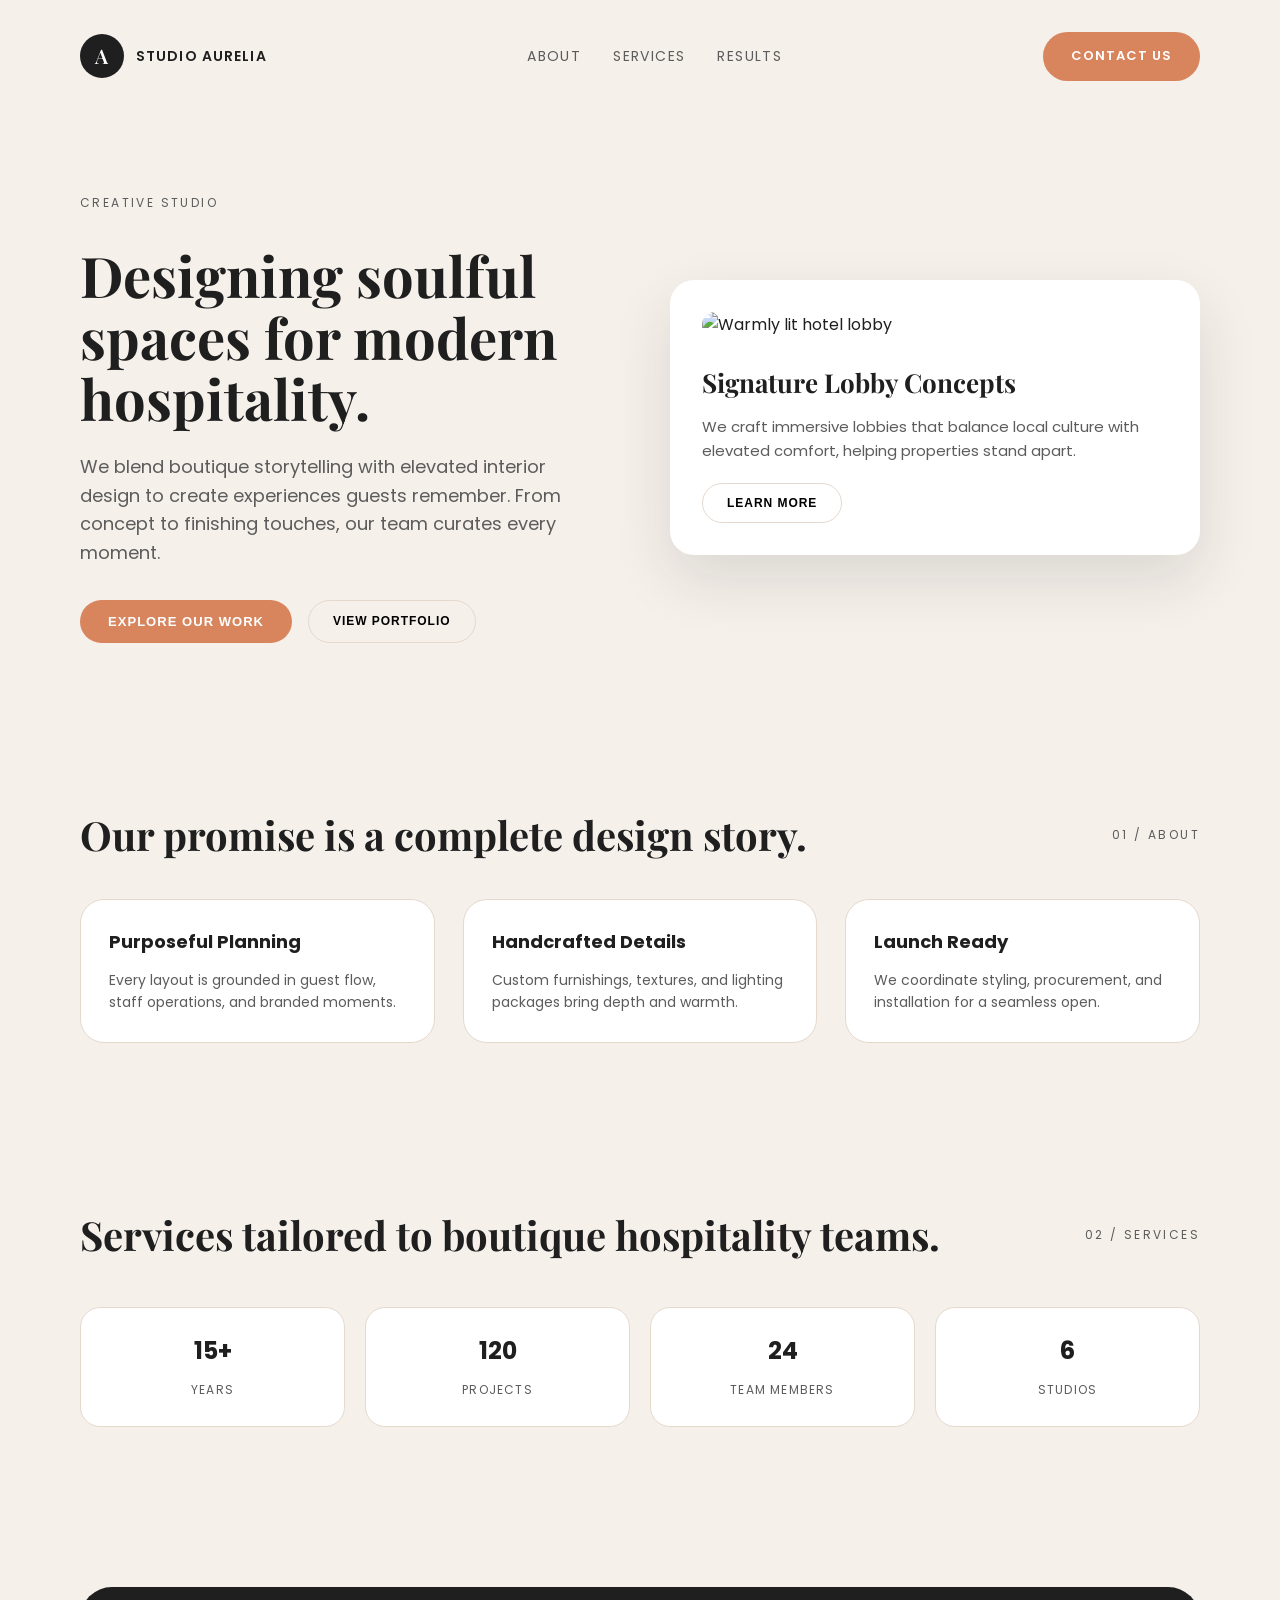
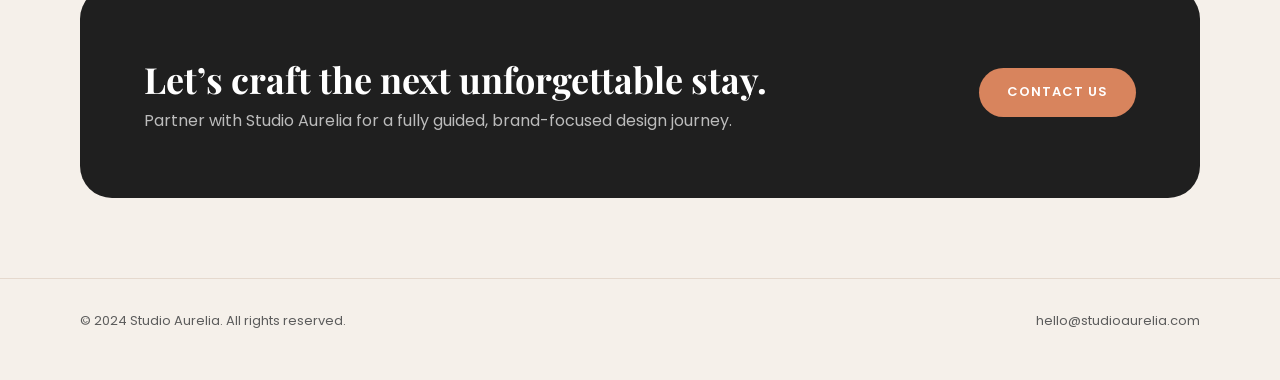
==== commit 19e84f91: "Add homepage and contact layout" ====
--- a/index.html
+++ b/index.html
@@ -1,403 +1,122 @@
 <!DOCTYPE html>
 <html lang="en">
-  <head>
-    <meta charset="UTF-8" />
-    <meta name="viewport" content="width=device-width, initial-scale=1" />
-    <title>Alphanorv & Company | Appointment Setting for Marketing Agencies</title>
-    <meta
-      name="description"
-      content="Alphanorv & Company helps marketing agencies fill calendars with qualified sales appointments. Conversion-focused appointment setting built for agency growth."
-    />
-    <meta
-      name="keywords"
-      content="appointment setting, marketing agency appointments, B2B lead generation, sales pipeline, agency growth"
-    />
-    <meta property="og:title" content="Alphanorv & Company" />
-    <meta
-      property="og:description"
-      content="Appointment setting built exclusively for marketing agencies. Fill your calendar with qualified, sales-ready meetings."
-    />
-    <meta property="og:type" content="website" />
-    <meta property="og:url" content="https://alphanorv.com" />
-    <meta property="og:image" content="https://alphanorv.com/og-image.jpg" />
-    <link rel="stylesheet" href="styles.css" />
-    <link rel="preconnect" href="https://fonts.googleapis.com" />
-    <link rel="preconnect" href="https://fonts.gstatic.com" crossorigin />
-    <link
-      href="https://fonts.googleapis.com/css2?family=Inter:wght@300;400;500;600;700;800&display=swap"
-      rel="stylesheet"
-    />
-    <script type="application/ld+json">
-      {
-        "@context": "https://schema.org",
-        "@type": "ProfessionalService",
-        "name": "Alphanorv & Company",
-        "description": "Appointment setting services for marketing agencies.",
-        "areaServed": "Global",
-        "serviceType": "Appointment Setting",
-        "url": "https://alphanorv.com"
-      }
-    </script>
-  </head>
-  <body>
-    <header class="site-header">
-      <nav class="nav">
-        <div class="logo">Alphanorv &amp; Company</div>
-        <div class="nav-links">
-          <a href="#pain-points">Pain Points</a>
-          <a href="#system">Our System</a>
-          <a href="#results">Results</a>
-          <a href="#contact">Contact</a>
+<head>
+  <meta charset="UTF-8" />
+  <meta name="viewport" content="width=device-width, initial-scale=1.0" />
+  <title>Studio Aurelia</title>
+  <link rel="preconnect" href="https://fonts.googleapis.com" />
+  <link rel="preconnect" href="https://fonts.gstatic.com" crossorigin />
+  <link
+    href="https://fonts.googleapis.com/css2?family=Playfair+Display:wght@400;600&family=Poppins:wght@300;400;500;600&display=swap"
+    rel="stylesheet"
+  />
+  <link rel="stylesheet" href="styles.css" />
+</head>
+<body>
+  <header class="site-header">
+    <div class="logo">
+      <div class="logo-mark">A</div>
+      Studio Aurelia
+    </div>
+    <nav class="nav-links">
+      <a href="#about">About</a>
+      <a href="#services">Services</a>
+      <a href="#results">Results</a>
+    </nav>
+    <a class="primary-button" href="contact.html">Contact Us</a>
+  </header>
+
+  <main>
+    <section class="hero">
+      <div class="hero-text">
+        <span class="section-title">
+          <span>Creative Studio</span>
+        </span>
+        <h1>Designing soulful spaces for modern hospitality.</h1>
+        <p>
+          We blend boutique storytelling with elevated interior design to create
+          experiences guests remember. From concept to finishing touches, our team
+          curates every moment.
+        </p>
+        <div class="hero-actions">
+          <button class="primary-button">Explore Our Work</button>
+          <button class="secondary-button">View Portfolio</button>
         </div>
-        <a class="nav-cta" href="#contact">Book a Strategy Call</a>
-      </nav>
-    </header>
+      </div>
+      <div class="hero-card">
+        <img
+          src="https://images.unsplash.com/photo-1524758631624-e2822e304c36?auto=format&fit=crop&w=900&q=80"
+          alt="Warmly lit hotel lobby"
+        />
+        <h3>Signature Lobby Concepts</h3>
+        <p>
+          We craft immersive lobbies that balance local culture with elevated
+          comfort, helping properties stand apart.
+        </p>
+        <button class="secondary-button">Learn More</button>
+      </div>
+    </section>
 
-    <main>
-      <section class="hero">
-        <div class="hero-content">
-          <div class="badge">For Marketing Agencies Only</div>
-          <h1>
-            A dedicated appointment setting engine that fills your calendar with
-            sales-ready agency prospects.
-          </h1>
-          <p>
-            Alphanorv &amp; Company blends outreach psychology, conversion-focused
-            messaging, and agency-specific targeting to deliver qualified meetings
-            without burning your team’s time.
-          </p>
-          <div class="hero-actions">
-            <a class="primary-btn" href="#contact">Get My Calendar Filled</a>
-            <a class="ghost-btn" href="#system">See the System</a>
-          </div>
-          <div class="trust-row">
-            <div>
-              <span>+32%</span>
-              <p>Average show-up rate</p>
-            </div>
-            <div>
-              <span>14 days</span>
-              <p>Time to first booked meetings</p>
-            </div>
-            <div>
-              <span>Agency-fit only</span>
-              <p>Every lead pre-qualified</p>
-            </div>
-          </div>
+    <section class="section" id="about">
+      <div class="section-title">
+        <h2>Our promise is a complete design story.</h2>
+        <span>01 / about</span>
+      </div>
+      <div class="feature-grid">
+        <div class="feature-card">
+          <h3>Purposeful Planning</h3>
+          <p>Every layout is grounded in guest flow, staff operations, and branded moments.</p>
         </div>
-        <div class="hero-card" aria-label="Performance snapshot">
-          <h3>Pipeline Impact Snapshot</h3>
-          <ul>
-            <li>
-              <strong>Positioning</strong>
-              <span>Clarity that makes agencies say “Yes, this is for us.”</span>
-            </li>
-            <li>
-              <strong>Outreach</strong>
-              <span>Personalized multi-channel sequences.</span>
-            </li>
-            <li>
-              <strong>Qualification</strong>
-              <span>Budget, authority, and growth-fit verified.</span>
-            </li>
-          </ul>
-          <div class="hero-card-footer">
-            <span>Next opening:</span>
-            <strong>2 onboarding spots</strong>
-          </div>
+        <div class="feature-card">
+          <h3>Handcrafted Details</h3>
+          <p>Custom furnishings, textures, and lighting packages bring depth and warmth.</p>
         </div>
-      </section>
+        <div class="feature-card">
+          <h3>Launch Ready</h3>
+          <p>We coordinate styling, procurement, and installation for a seamless open.</p>
+        </div>
+      </div>
+    </section>
 
-      <section class="logos" aria-label="Trusted by">
-        <p>Built for agencies that value growth, speed, and precision.</p>
-        <div class="logo-grid">
-          <span>Performance Agencies</span>
-          <span>Creative Studios</span>
-          <span>Paid Media Teams</span>
-          <span>Full-Service Agencies</span>
+    <section class="section" id="services">
+      <div class="section-title">
+        <h2>Services tailored to boutique hospitality teams.</h2>
+        <span>02 / services</span>
+      </div>
+      <div class="stats">
+        <div class="stat-card">
+          <h4>15+</h4>
+          <span>Years</span>
         </div>
-      </section>
+        <div class="stat-card">
+          <h4>120</h4>
+          <span>Projects</span>
+        </div>
+        <div class="stat-card">
+          <h4>24</h4>
+          <span>Team Members</span>
+        </div>
+        <div class="stat-card">
+          <h4>6</h4>
+          <span>Studios</span>
+        </div>
+      </div>
+    </section>
 
-      <section id="pain-points" class="section reveal">
-        <div class="section-header">
-          <h2>The agency pain points we eliminate</h2>
-          <p>
-            Marketing agencies stall when the pipeline is unpredictable. We
-            remove the friction that keeps your team stuck in constant outbound
-            scrambling.
-          </p>
+    <section class="section" id="results">
+      <div class="cta">
+        <div>
+          <h3>Let’s craft the next unforgettable stay.</h3>
+          <p>Partner with Studio Aurelia for a fully guided, brand-focused design journey.</p>
         </div>
-        <div class="card-grid">
-          <article class="info-card">
-            <h3>Founder-led sales burnout</h3>
-            <p>
-              Your best strategists are spending hours prospecting. We take
-              outbound off their plate so they can focus on delivery and
-              retention.
-            </p>
-          </article>
-          <article class="info-card">
-            <h3>Low-quality discovery calls</h3>
-            <p>
-              We screen for budget fit, agency maturity, and urgency—so every
-              meeting is qualified and worth your time.
-            </p>
-          </article>
-          <article class="info-card">
-            <h3>Inconsistent pipeline</h3>
-            <p>
-              Reliable appointment flow stabilizes your monthly revenue
-              forecasting and gives you the confidence to scale.
-            </p>
-          </article>
-          <article class="info-card">
-            <h3>Message-market mismatch</h3>
-            <p>
-              We refine your offer narrative to align with what marketing agency
-              decision makers are actively searching for.
-            </p>
-          </article>
-        </div>
-      </section>
+        <a class="primary-button" href="contact.html">Contact Us</a>
+      </div>
+    </section>
+  </main>
 
-      <section id="system" class="section dark reveal">
-        <div class="section-header">
-          <h2>The Alphanorv appointment setting system</h2>
-          <p>
-            Each phase is built around conversion psychology: clarity, social
-            proof, urgency, and risk reversal.
-          </p>
-        </div>
-        <div class="timeline">
-          <div class="timeline-step">
-            <span>01</span>
-            <div>
-              <h3>Agency Offer Intelligence</h3>
-              <p>
-                We study your best client wins and craft positioning that signals
-                authority to marketing agencies.
-              </p>
-            </div>
-          </div>
-          <div class="timeline-step">
-            <span>02</span>
-            <div>
-              <h3>Precision Targeting</h3>
-              <p>
-                We identify agency ICPs by revenue band, service stack, and
-                growth goals for high-fit outreach.
-              </p>
-            </div>
-          </div>
-          <div class="timeline-step">
-            <span>03</span>
-            <div>
-              <h3>Psychology-Driven Messaging</h3>
-              <p>
-                Our scripts are structured with curiosity hooks, loss aversion,
-                and tailored proof points to drive replies.
-              </p>
-            </div>
-          </div>
-          <div class="timeline-step">
-            <span>04</span>
-            <div>
-              <h3>Qualification &amp; Booking</h3>
-              <p>
-                We confirm fit and intent before scheduling directly onto your
-                calendar.
-              </p>
-            </div>
-          </div>
-        </div>
-        <div class="cta-panel">
-          <div>
-            <h3>Ready to fill your calendar with qualified agency calls?</h3>
-            <p>
-              We only partner with a few agencies at a time to protect lead
-              quality and focus.
-            </p>
-          </div>
-          <a class="primary-btn" href="#contact">Claim My Slot</a>
-        </div>
-      </section>
-
-      <section id="results" class="section reveal">
-        <div class="section-header">
-          <h2>Conversion-focused outcomes</h2>
-          <p>
-            We focus on metrics that move revenue—show rate, meeting quality, and
-            close velocity.
-          </p>
-        </div>
-        <div class="stats-grid">
-          <div class="stat-card">
-            <h3>3.1x</h3>
-            <p>Reply rate improvement in the first 30 days.</p>
-          </div>
-          <div class="stat-card">
-            <h3>85%</h3>
-            <p>Meetings match your agency’s target profile.</p>
-          </div>
-          <div class="stat-card">
-            <h3>2-4 weeks</h3>
-            <p>Average time to a steady appointment flow.</p>
-          </div>
-        </div>
-        <div class="testimonial-grid">
-          <article class="testimonial-card">
-            <p>
-              “We went from a sparse pipeline to 12 qualified calls a month. The
-              messaging felt like it was written by someone who knows agency
-              life.”
-            </p>
-            <strong>— Growth Director, Paid Media Agency</strong>
-          </article>
-          <article class="testimonial-card">
-            <p>
-              “Show-up rates doubled. We stopped wasting time on low-budget
-              leads.”
-            </p>
-            <strong>— Founder, Performance Studio</strong>
-          </article>
-          <article class="testimonial-card">
-            <p>
-              “We finally have a predictable outbound engine. The team can focus
-              on delivery and retention.”
-            </p>
-            <strong>— COO, Full-Service Agency</strong>
-          </article>
-        </div>
-      </section>
-
-      <section class="section light reveal">
-        <div class="section-header">
-          <h2>Why agencies choose Alphanorv</h2>
-          <p>
-            You get a partner, not just a list. We bring the psychology,
-            messaging, and cadence that converts.
-          </p>
-        </div>
-        <div class="feature-grid">
-          <div class="feature">
-            <h3>Dedicated appointment team</h3>
-            <p>
-              You get a trained SDR team focused exclusively on marketing
-              agencies.
-            </p>
-          </div>
-          <div class="feature">
-            <h3>Conversion-grade scripts</h3>
-            <p>
-              Every touchpoint is designed to trigger curiosity and authority.
-            </p>
-          </div>
-          <div class="feature">
-            <h3>Weekly performance insights</h3>
-            <p>
-              Know what’s working and what needs refinement—every week.
-            </p>
-          </div>
-          <div class="feature">
-            <h3>Risk reversal onboarding</h3>
-            <p>
-              Clear milestones, shared goals, and transparent reporting from day
-              one.
-            </p>
-          </div>
-        </div>
-      </section>
-
-      <section id="contact" class="section contact reveal">
-        <div class="section-header">
-          <h2>Book a conversion audit</h2>
-          <p>
-            Tell us about your agency and we’ll respond with a custom appointment
-            setting roadmap within 24 hours.
-          </p>
-        </div>
-        <div class="contact-grid">
-          <form class="contact-form" id="contactForm">
-            <label>
-              Full name
-              <input type="text" name="name" placeholder="Jane Agency" required />
-            </label>
-            <label>
-              Agency email
-              <input
-                type="email"
-                name="email"
-                placeholder="you@agency.com"
-                required
-              />
-            </label>
-            <label>
-              Agency size
-              <select name="agencySize" required>
-                <option value="">Select team size</option>
-                <option value="1-5">1-5</option>
-                <option value="6-15">6-15</option>
-                <option value="16-30">16-30</option>
-                <option value="31+">31+</option>
-              </select>
-            </label>
-            <label>
-              Primary service focus
-              <input
-                type="text"
-                name="service"
-                placeholder="Paid media, SEO, creative..."
-                required
-              />
-            </label>
-            <label>
-              What does a qualified appointment look like?
-              <textarea
-                name="message"
-                rows="4"
-                placeholder="Tell us about your ideal client and goals."
-                required
-              ></textarea>
-            </label>
-            <button class="primary-btn" type="submit">Request My Plan</button>
-            <p class="form-note">
-              By submitting, you agree to receive communications from Alphanorv &amp;
-              Company. We never share your data.
-            </p>
-            <p class="form-success" id="formSuccess" hidden>
-              Thank you! We’ll be in touch within 24 hours.
-            </p>
-          </form>
-          <div class="contact-card">
-            <h3>What happens next?</h3>
-            <ol>
-              <li>We review your agency positioning and client model.</li>
-              <li>We build an outreach plan tailored to your ICP.</li>
-              <li>We align on KPIs and launch your appointment engine.</li>
-            </ol>
-            <div class="contact-highlight">
-              <strong>Guarantee:</strong>
-              <p>
-                If we can’t show early traction in 30 days, we’ll extend our
-                service at no cost.
-              </p>
-            </div>
-          </div>
-        </div>
-      </section>
-    </main>
-
-    <footer class="site-footer">
-      <div>
-        <strong>Alphanorv &amp; Company</strong>
-        <p>Appointment setting built for marketing agency growth.</p>
-      </div>
-      <div>
-        <p>hello@alphanorv.com</p>
-        <p>© 2024 Alphanorv &amp; Company. All rights reserved.</p>
-      </div>
-    </footer>
-
-    <script src="script.js"></script>
-  </body>
+  <footer class="site-footer">
+    <span>© 2024 Studio Aurelia. All rights reserved.</span>
+    <span>hello@studioaurelia.com</span>
+  </footer>
+</body>
 </html>
--- a/styles.css
+++ b/styles.css
@@ -1,15 +1,12 @@
 :root {
   color-scheme: light;
-  --bg: #f7f8fb;
-  --dark: #0b0d16;
-  --primary: #3869ff;
-  --primary-dark: #2953d4;
-  --accent: #12d6c3;
-  --text: #1c2135;
-  --muted: #5a6072;
+  --bg: #f5f0ea;
+  --text: #1f1f1f;
+  --muted: #5c5c5c;
+  --accent: #d8845d;
+  --accent-dark: #b86b46;
   --card: #ffffff;
-  --border: #e1e4ee;
-  --shadow: 0 24px 50px rgba(18, 24, 40, 0.1);
+  --border: #e5d9ce;
 }
 
 * {
@@ -19,450 +16,388 @@
 }
 
 body {
-  font-family: "Inter", sans-serif;
+  font-family: "Poppins", sans-serif;
   color: var(--text);
   background: var(--bg);
   line-height: 1.6;
 }
 
+img {
+  max-width: 100%;
+  display: block;
+}
+
 a {
   color: inherit;
   text-decoration: none;
 }
 
 .site-header {
+  padding: 32px 80px;
+  display: flex;
+  align-items: center;
+  justify-content: space-between;
   position: sticky;
   top: 0;
+  background: rgba(245, 240, 234, 0.95);
+  backdrop-filter: blur(6px);
   z-index: 10;
-  background: rgba(247, 248, 251, 0.92);
-  backdrop-filter: blur(12px);
-  border-bottom: 1px solid var(--border);
-}
-
-.nav {
-  max-width: 1100px;
-  margin: 0 auto;
-  padding: 20px 24px;
-  display: flex;
-  align-items: center;
-  justify-content: space-between;
-  gap: 16px;
 }
 
 .logo {
-  font-weight: 700;
-  font-size: 1.1rem;
+  display: flex;
+  align-items: center;
+  gap: 12px;
+  font-weight: 600;
+  letter-spacing: 0.08em;
+  text-transform: uppercase;
+  font-size: 14px;
+}
+
+.logo-mark {
+  width: 44px;
+  height: 44px;
+  border-radius: 50%;
+  background: var(--text);
+  color: #fff;
+  font-family: "Playfair Display", serif;
+  display: grid;
+  place-items: center;
+  font-size: 20px;
 }
 
 .nav-links {
   display: flex;
-  gap: 20px;
-  color: var(--muted);
-  font-size: 0.95rem;
+  gap: 32px;
+  font-size: 14px;
+  text-transform: uppercase;
+  letter-spacing: 0.1em;
+}
+
+.nav-links a {
+  color: var(--muted);
 }
 
 .nav-links a:hover {
   color: var(--text);
 }
 
-.nav-cta {
-  background: var(--dark);
+.primary-button {
+  display: inline-flex;
+  align-items: center;
+  justify-content: center;
+  gap: 8px;
+  padding: 14px 28px;
+  background: var(--accent);
   color: #fff;
-  padding: 10px 18px;
+  font-weight: 600;
+  border-radius: 999px;
+  border: none;
+  cursor: pointer;
+  letter-spacing: 0.08em;
+  text-transform: uppercase;
+  font-size: 13px;
+}
+
+.primary-button:hover {
+  background: var(--accent-dark);
+}
+
+.secondary-button {
+  display: inline-flex;
+  align-items: center;
+  justify-content: center;
+  gap: 8px;
+  padding: 12px 24px;
+  border: 1px solid var(--border);
   border-radius: 999px;
   font-weight: 600;
-  font-size: 0.9rem;
+  font-size: 12px;
+  text-transform: uppercase;
+  letter-spacing: 0.08em;
+  background: transparent;
+  cursor: pointer;
 }
 
 .hero {
-  max-width: 1100px;
-  margin: 0 auto;
-  padding: 80px 24px 40px;
-  display: grid;
-  grid-template-columns: repeat(auto-fit, minmax(280px, 1fr));
-  gap: 40px;
-  align-items: center;
-}
-
-.hero-content h1 {
-  font-size: clamp(2.4rem, 3.5vw, 3.6rem);
-  margin: 18px 0;
-  line-height: 1.15;
-}
-
-.hero-content p {
-  color: var(--muted);
-  font-size: 1.05rem;
+  display: grid;
+  grid-template-columns: repeat(2, minmax(0, 1fr));
+  gap: 60px;
+  padding: 80px;
+  align-items: center;
+}
+
+.hero-text h1 {
+  font-family: "Playfair Display", serif;
+  font-size: 56px;
+  line-height: 1.1;
   margin-bottom: 24px;
 }
 
-.badge {
-  display: inline-flex;
-  align-items: center;
-  gap: 10px;
-  padding: 6px 14px;
-  border-radius: 999px;
-  background: rgba(56, 105, 255, 0.12);
-  color: var(--primary-dark);
-  font-weight: 600;
-  font-size: 0.85rem;
+.hero-text p {
+  font-size: 18px;
+  color: var(--muted);
+  margin-bottom: 32px;
 }
 
 .hero-actions {
   display: flex;
   gap: 16px;
   flex-wrap: wrap;
+}
+
+.hero-card {
+  background: var(--card);
+  padding: 32px;
+  border-radius: 24px;
+  box-shadow: 0 24px 60px rgba(31, 31, 31, 0.12);
+}
+
+.hero-card img {
+  border-radius: 18px;
   margin-bottom: 24px;
 }
 
-.primary-btn,
-.ghost-btn {
-  display: inline-flex;
-  align-items: center;
-  justify-content: center;
-  padding: 12px 24px;
-  border-radius: 999px;
-  font-weight: 600;
-  transition: transform 0.2s ease, box-shadow 0.2s ease;
-}
-
-.primary-btn {
-  background: var(--primary);
-  color: #fff;
-  box-shadow: 0 12px 24px rgba(56, 105, 255, 0.3);
-}
-
-.primary-btn:hover {
-  transform: translateY(-2px);
-  background: var(--primary-dark);
-}
-
-.ghost-btn {
-  border: 1px solid var(--border);
-  color: var(--text);
-  background: #fff;
-}
-
-.trust-row {
-  display: grid;
-  grid-template-columns: repeat(auto-fit, minmax(160px, 1fr));
-  gap: 16px;
-  margin-top: 10px;
-}
-
-.trust-row span {
-  font-weight: 700;
-  font-size: 1.2rem;
-}
-
-.trust-row p {
-  color: var(--muted);
-  font-size: 0.9rem;
-}
-
-.hero-card {
+.hero-card h3 {
+  font-family: "Playfair Display", serif;
+  font-size: 26px;
+  margin-bottom: 12px;
+}
+
+.hero-card p {
+  color: var(--muted);
+  font-size: 15px;
+  margin-bottom: 20px;
+}
+
+.section {
+  padding: 80px;
+}
+
+.section-title {
+  display: flex;
+  align-items: center;
+  justify-content: space-between;
+  margin-bottom: 32px;
+}
+
+.section-title h2 {
+  font-family: "Playfair Display", serif;
+  font-size: 40px;
+}
+
+.section-title span {
+  text-transform: uppercase;
+  letter-spacing: 0.2em;
+  font-size: 12px;
+  color: var(--muted);
+}
+
+.feature-grid {
+  display: grid;
+  grid-template-columns: repeat(3, minmax(0, 1fr));
+  gap: 28px;
+}
+
+.feature-card {
   background: var(--card);
   border-radius: 24px;
   padding: 28px;
-  box-shadow: var(--shadow);
-  border: 1px solid rgba(56, 105, 255, 0.08);
-}
-
-.hero-card h3 {
-  margin-bottom: 16px;
-  font-size: 1.2rem;
-}
-
-.hero-card ul {
-  list-style: none;
-  display: grid;
-  gap: 16px;
-}
-
-.hero-card li span {
-  display: block;
-  color: var(--muted);
-  font-size: 0.9rem;
-}
-
-.hero-card-footer {
-  margin-top: 24px;
-  padding-top: 16px;
-  border-top: 1px dashed var(--border);
-  display: flex;
-  justify-content: space-between;
-  font-size: 0.95rem;
-  color: var(--muted);
-}
-
-.logos {
-  max-width: 1100px;
-  margin: 0 auto;
-  padding: 20px 24px 60px;
-  text-align: center;
-  color: var(--muted);
-}
-
-.logo-grid {
-  margin-top: 16px;
-  display: grid;
-  grid-template-columns: repeat(auto-fit, minmax(180px, 1fr));
-  gap: 16px;
-  font-weight: 600;
-  color: var(--text);
-}
-
-.section {
-  max-width: 1100px;
-  margin: 0 auto;
-  padding: 80px 24px;
-}
-
-.section-header {
-  text-align: center;
-  margin-bottom: 40px;
-}
-
-.section-header h2 {
-  font-size: clamp(2rem, 3vw, 2.8rem);
+  border: 1px solid var(--border);
+}
+
+.feature-card h3 {
+  font-size: 18px;
   margin-bottom: 12px;
 }
 
-.section-header p {
-  color: var(--muted);
-  max-width: 720px;
-  margin: 0 auto;
-}
-
-.card-grid,
-.stats-grid,
-.feature-grid {
-  display: grid;
-  grid-template-columns: repeat(auto-fit, minmax(220px, 1fr));
-  gap: 24px;
-}
-
-.info-card,
-.stat-card,
-.feature {
+.feature-card p {
+  color: var(--muted);
+  font-size: 14px;
+}
+
+.stats {
+  display: grid;
+  grid-template-columns: repeat(4, minmax(0, 1fr));
+  gap: 20px;
+  margin-top: 40px;
+}
+
+.stat-card {
   background: var(--card);
-  padding: 24px;
-  border-radius: 20px;
-  border: 1px solid var(--border);
-  box-shadow: 0 20px 40px rgba(16, 24, 40, 0.06);
-}
-
-.info-card h3,
-.feature h3,
-.stat-card h3 {
-  margin-bottom: 10px;
-}
-
-.info-card p,
-.feature p,
-.stat-card p {
-  color: var(--muted);
-}
-
-.section.dark {
-  background: var(--dark);
-  color: #fff;
-  border-radius: 40px;
-}
-
-.section.dark .section-header p,
-.section.dark p {
-  color: rgba(255, 255, 255, 0.7);
-}
-
-.section.dark .timeline-step,
-.section.dark .cta-panel {
-  background: rgba(255, 255, 255, 0.08);
-  border: 1px solid rgba(255, 255, 255, 0.12);
-}
-
-.timeline {
-  display: grid;
-  gap: 16px;
-}
-
-.timeline-step {
-  padding: 20px;
-  border-radius: 20px;
-  display: flex;
-  gap: 16px;
-}
-
-.timeline-step span {
-  font-size: 1.4rem;
-  font-weight: 700;
-  color: var(--accent);
-}
-
-.cta-panel {
-  margin-top: 32px;
-  padding: 28px;
-  border-radius: 24px;
-  display: flex;
-  flex-wrap: wrap;
-  gap: 20px;
-  align-items: center;
-  justify-content: space-between;
-}
-
-.stats-grid {
-  margin-bottom: 40px;
-}
-
-.stat-card h3 {
-  font-size: 2rem;
-  color: var(--primary);
-}
-
-.testimonial-grid {
-  display: grid;
-  grid-template-columns: repeat(auto-fit, minmax(260px, 1fr));
-  gap: 24px;
-}
-
-.testimonial-card {
-  background: #fff;
   border-radius: 20px;
   padding: 24px;
+  text-align: center;
   border: 1px solid var(--border);
-  box-shadow: 0 15px 30px rgba(16, 24, 40, 0.08);
-}
-
-.testimonial-card p {
-  color: var(--muted);
-  margin-bottom: 16px;
-}
-
-.section.light {
-  background: #f0f4ff;
-  border-radius: 40px;
-}
-
-.contact {
-  padding-bottom: 100px;
-}
-
-.contact-grid {
-  display: grid;
-  grid-template-columns: repeat(auto-fit, minmax(280px, 1fr));
+}
+
+.stat-card h4 {
+  font-size: 24px;
+  margin-bottom: 6px;
+}
+
+.stat-card span {
+  color: var(--muted);
+  font-size: 12px;
+  text-transform: uppercase;
+  letter-spacing: 0.1em;
+}
+
+.cta {
+  background: var(--text);
+  color: #fff;
+  border-radius: 32px;
+  padding: 64px;
+  display: flex;
+  align-items: center;
+  justify-content: space-between;
   gap: 32px;
+}
+
+.cta h3 {
+  font-family: "Playfair Display", serif;
+  font-size: 36px;
+}
+
+.cta p {
+  color: rgba(255, 255, 255, 0.7);
+}
+
+.site-footer {
+  padding: 32px 80px 48px;
+  color: var(--muted);
+  font-size: 13px;
+  display: flex;
+  justify-content: space-between;
+  border-top: 1px solid var(--border);
+}
+
+.contact-hero {
+  padding: 80px;
+  display: grid;
+  grid-template-columns: 1.1fr 0.9fr;
+  gap: 48px;
   align-items: start;
 }
 
-.contact-form {
-  background: #fff;
+.contact-hero h1 {
+  font-family: "Playfair Display", serif;
+  font-size: 48px;
+  margin-bottom: 24px;
+}
+
+.contact-card {
+  background: var(--card);
+  border-radius: 24px;
   padding: 32px;
-  border-radius: 24px;
   border: 1px solid var(--border);
-  box-shadow: var(--shadow);
-  display: grid;
-  gap: 16px;
-}
-
-.contact-form label {
-  display: grid;
+}
+
+.contact-card h2 {
+  font-size: 20px;
+  margin-bottom: 12px;
+}
+
+.contact-card p {
+  color: var(--muted);
+  font-size: 14px;
+}
+
+.form-grid {
+  display: grid;
+  grid-template-columns: repeat(2, minmax(0, 1fr));
+  gap: 20px;
+  margin-top: 24px;
+}
+
+.form-field {
+  display: flex;
+  flex-direction: column;
   gap: 8px;
-  font-weight: 600;
-  font-size: 0.95rem;
-}
-
-input,
-select,
-textarea {
-  padding: 12px 14px;
-  border-radius: 12px;
+}
+
+.form-field label {
+  text-transform: uppercase;
+  font-size: 11px;
+  letter-spacing: 0.15em;
+  color: var(--muted);
+}
+
+.form-field input,
+.form-field textarea {
+  border-radius: 14px;
   border: 1px solid var(--border);
-  font-family: inherit;
-  font-size: 0.95rem;
-}
-
-input:focus,
-select:focus,
-textarea:focus {
-  outline: 2px solid rgba(56, 105, 255, 0.3);
-  border-color: var(--primary);
-}
-
-.form-note {
-  color: var(--muted);
-  font-size: 0.85rem;
-}
-
-.form-success {
-  color: var(--primary-dark);
-  font-weight: 600;
-}
-
-.contact-card {
-  background: var(--dark);
-  color: #fff;
-  padding: 28px;
-  border-radius: 24px;
-  display: grid;
-  gap: 20px;
-}
-
-.contact-card ol {
-  padding-left: 20px;
-  display: grid;
-  gap: 12px;
-}
-
-.contact-highlight {
-  background: rgba(255, 255, 255, 0.12);
-  border-radius: 16px;
-  padding: 16px;
-}
-
-.site-footer {
-  padding: 40px 24px 60px;
-  border-top: 1px solid var(--border);
-  display: flex;
-  flex-wrap: wrap;
-  justify-content: space-between;
-  gap: 16px;
-  color: var(--muted);
-}
-
-.reveal {
-  opacity: 0;
-  transform: translateY(24px);
-  transition: opacity 0.8s ease, transform 0.8s ease;
-}
-
-.reveal.visible {
-  opacity: 1;
-  transform: translateY(0);
-}
-
-@media (max-width: 900px) {
+  padding: 14px 16px;
+  font-size: 14px;
+  font-family: "Poppins", sans-serif;
+}
+
+.form-field textarea {
+  min-height: 140px;
+  resize: vertical;
+}
+
+.form-span-2 {
+  grid-column: span 2;
+}
+
+.back-link {
+  display: inline-flex;
+  align-items: center;
+  gap: 10px;
+  font-size: 12px;
+  text-transform: uppercase;
+  letter-spacing: 0.18em;
+  margin-bottom: 32px;
+  color: var(--muted);
+}
+
+@media (max-width: 1100px) {
+  .hero,
+  .contact-hero {
+    grid-template-columns: 1fr;
+  }
+
+  .feature-grid {
+    grid-template-columns: repeat(2, minmax(0, 1fr));
+  }
+
+  .stats {
+    grid-template-columns: repeat(2, minmax(0, 1fr));
+  }
+
+  .cta {
+    flex-direction: column;
+    align-items: flex-start;
+  }
+}
+
+@media (max-width: 780px) {
+  .site-header,
+  .hero,
+  .section,
+  .contact-hero,
+  .site-footer {
+    padding: 32px 24px;
+  }
+
   .nav-links {
     display: none;
   }
-}
-
-@media (max-width: 720px) {
-  .nav {
-    flex-wrap: wrap;
-    justify-content: center;
-  }
-
-  .hero {
-    padding-top: 60px;
-  }
-
-  .cta-panel {
-    flex-direction: column;
-    align-items: flex-start;
-  }
-
-  .section.dark,
-  .section.light {
-    border-radius: 24px;
-  }
-}
+
+  .feature-grid {
+    grid-template-columns: 1fr;
+  }
+
+  .form-grid {
+    grid-template-columns: 1fr;
+  }
+
+  .form-span-2 {
+    grid-column: span 1;
+  }
+
+  .hero-text h1 {
+    font-size: 42px;
+  }
+}
